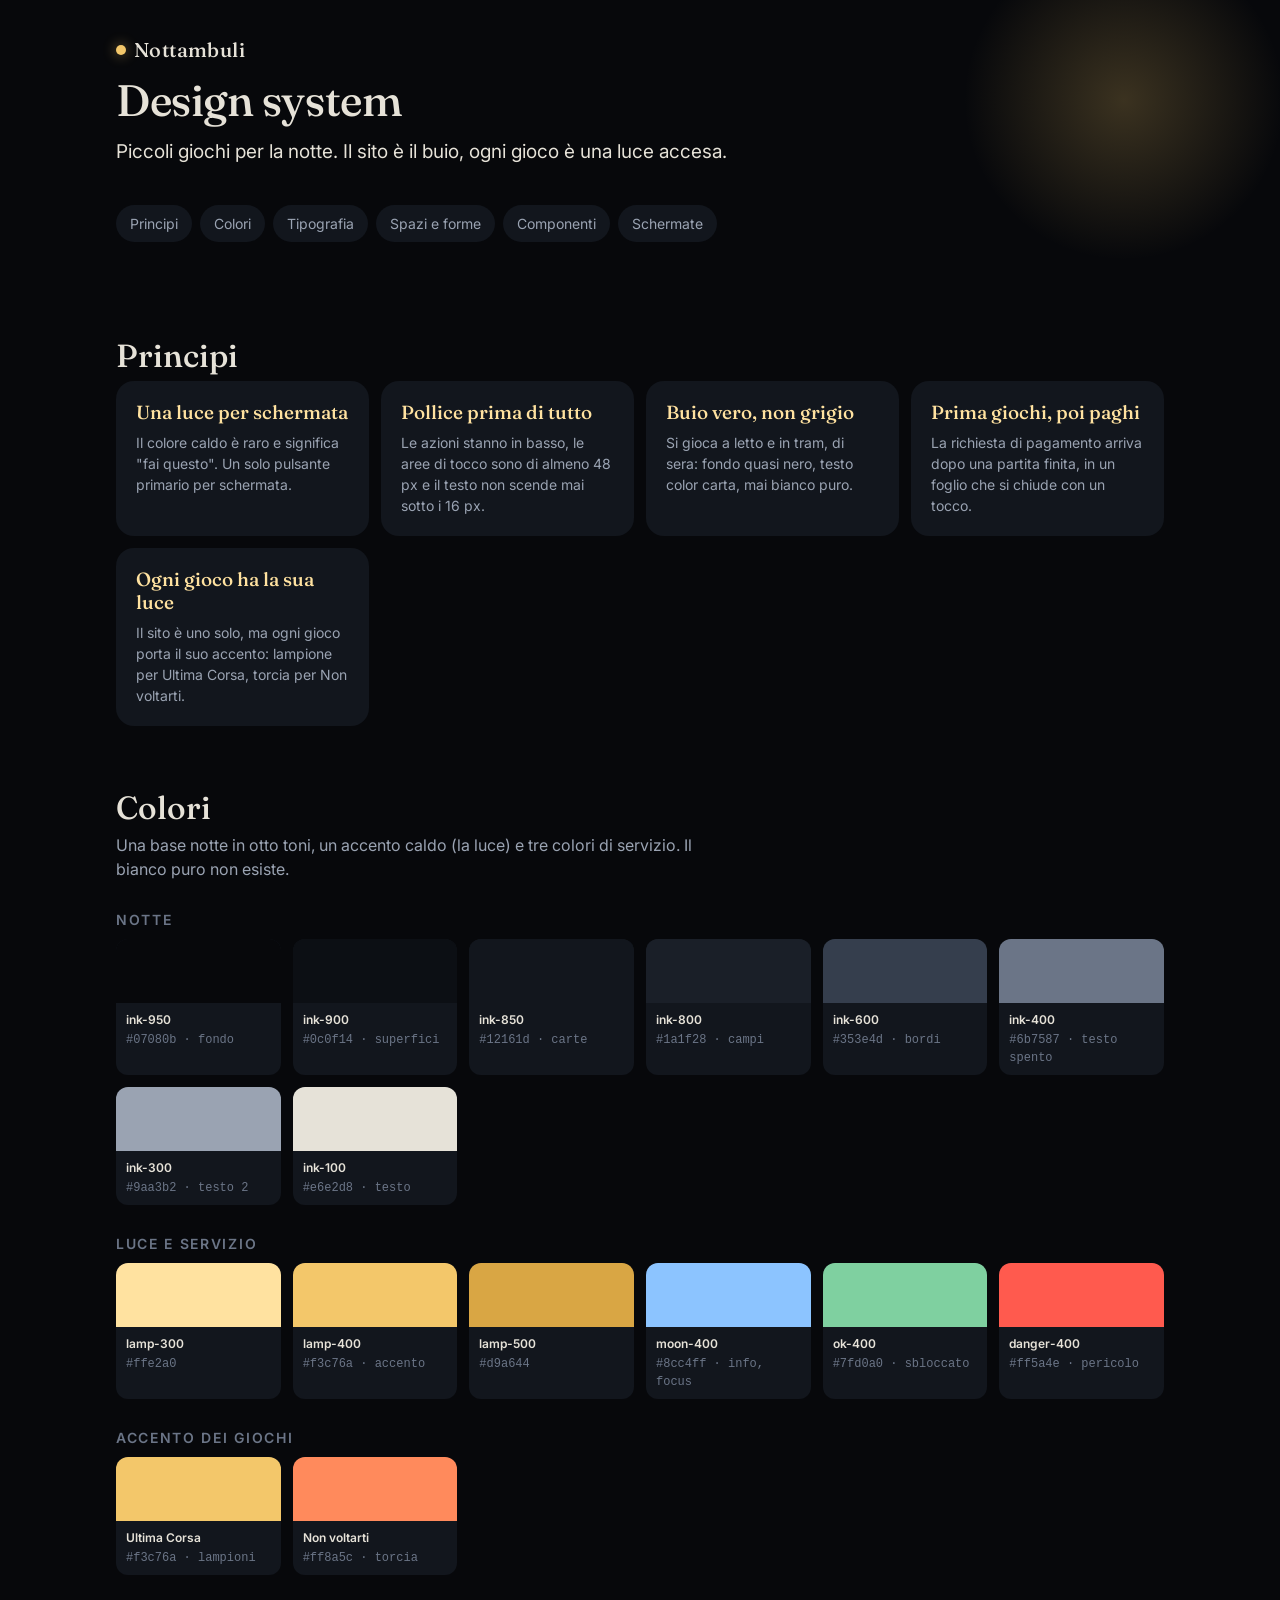
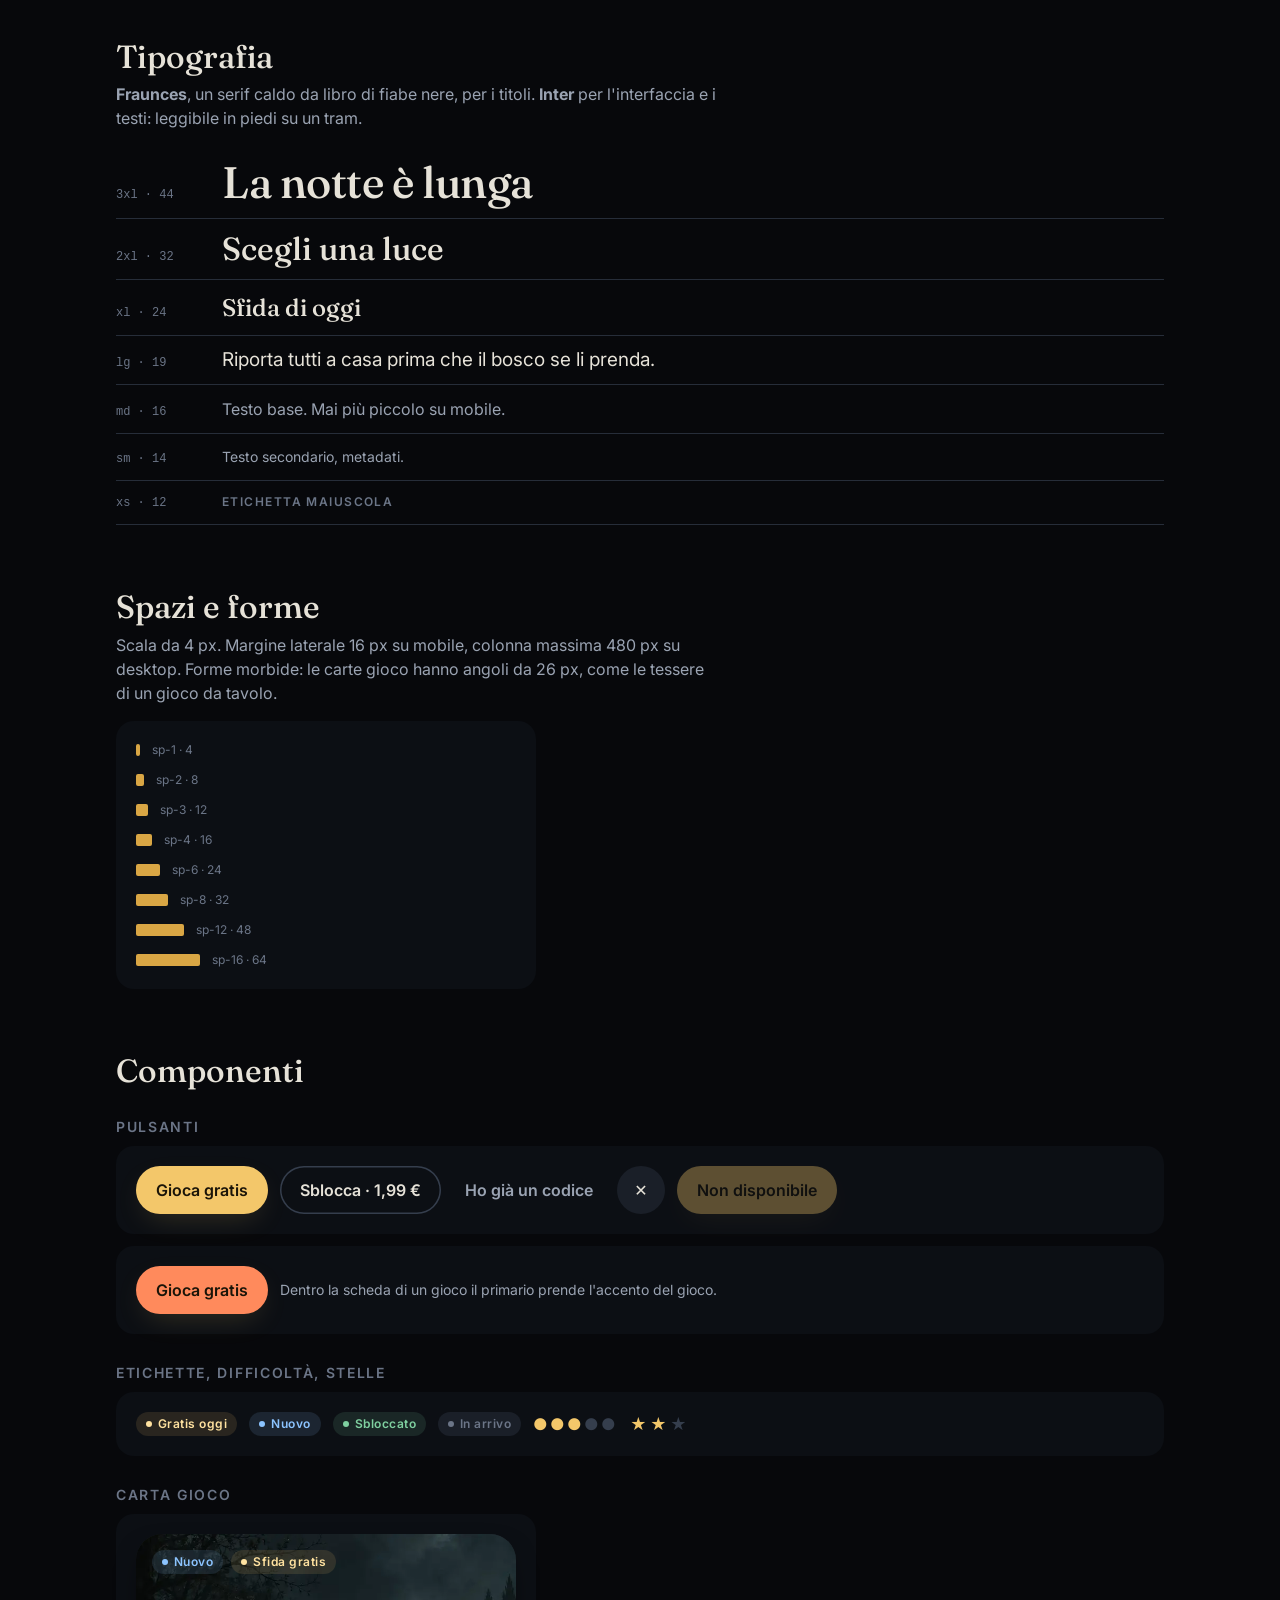
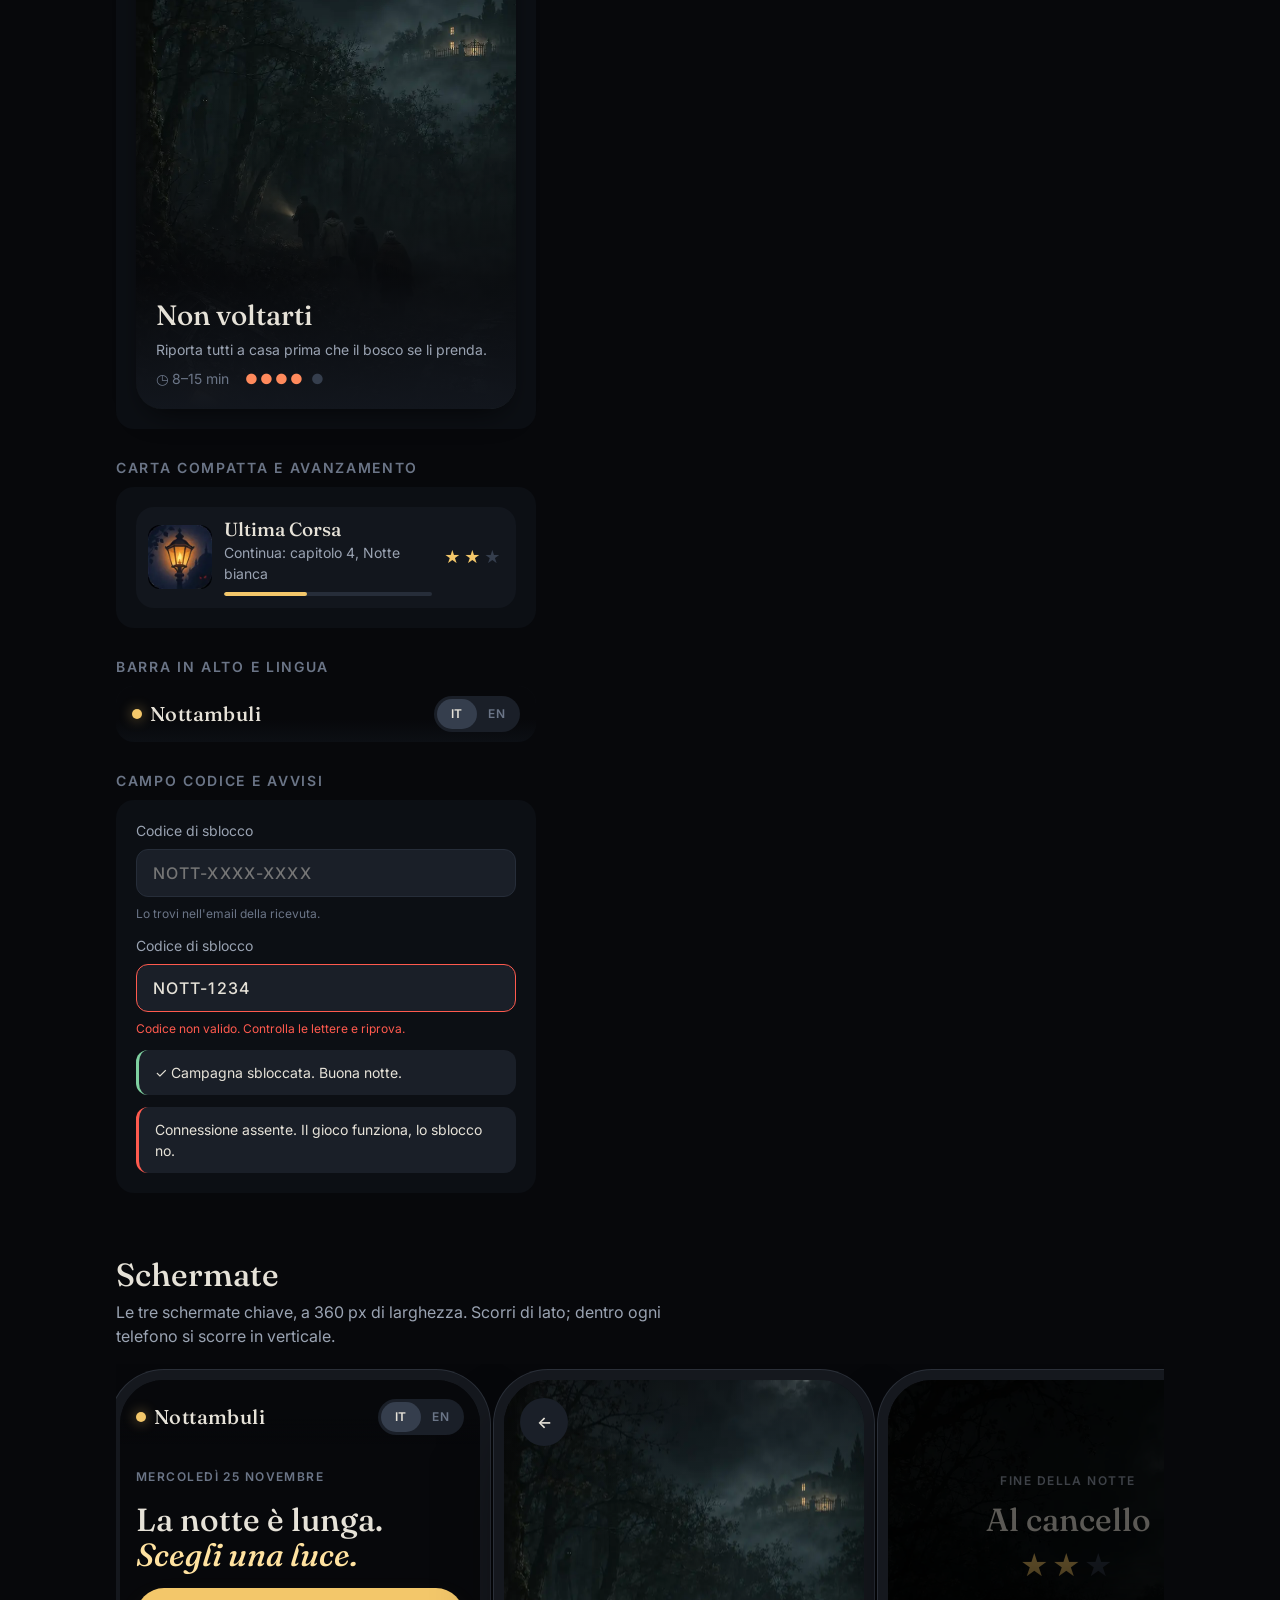
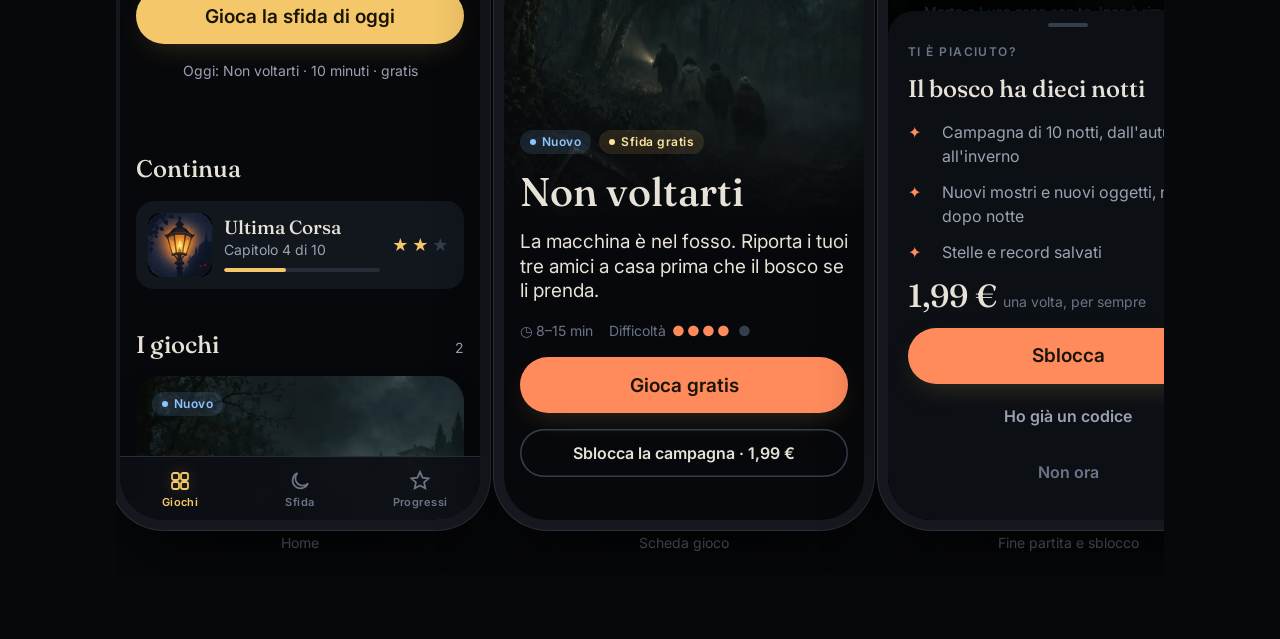
==== design-system/index.html @ 5288d469 "Design system e progettazione del sito Nottambuli Token, componenti, vetrina con schermate mobile, d" ====
<!DOCTYPE html>
<html lang="it">
<head>
<meta charset="utf-8">
<meta name="viewport" content="width=device-width,initial-scale=1,viewport-fit=cover">
<meta name="theme-color" content="#07080b">
<title>Nottambuli · Design system</title>
<link rel="preconnect" href="https://fonts.googleapis.com">
<link rel="preconnect" href="https://fonts.gstatic.com" crossorigin>
<link href="https://fonts.googleapis.com/css2?family=Fraunces:ital,opsz,wght@0,9..144,400;0,9..144,500;1,9..144,400&family=Inter:wght@400;600&display=swap" rel="stylesheet">
<link rel="stylesheet" href="tokens.css">
<link rel="stylesheet" href="components.css">
<style>
  /* Solo per questa pagina vetrina */
  .doc { max-width: 1080px; margin: 0 auto; padding: 0 var(--gutter) var(--sp-16); }
  .doc > h2 { font: 500 var(--fs-2xl)/1.1 var(--font-display); margin: var(--sp-16) 0 var(--sp-2); }
  .doc > h3 { font: 600 var(--fs-sm)/1 var(--font-ui); letter-spacing: var(--tracking-caps); text-transform: uppercase; color: var(--text-3); margin: var(--sp-8) 0 var(--sp-3); }
  .doc p.note { color: var(--text-2); max-width: 60ch; margin: 0 0 var(--sp-4); }
  .toc { display: flex; flex-wrap: wrap; gap: var(--sp-2); margin-top: var(--sp-6); }
  .toc a { font-size: var(--fs-sm); color: var(--text-2); text-decoration: none; padding: 8px 14px; border-radius: var(--r-pill); background: var(--card); }
  .grid { display: grid; gap: var(--sp-3); grid-template-columns: repeat(auto-fill, minmax(150px, 1fr)); }
  .swatch { border-radius: var(--r-md); overflow: hidden; background: var(--card); font-size: var(--fs-xs); }
  .swatch i { display: block; height: 64px; }
  .swatch div { padding: 8px 10px; display: grid; gap: 2px; }
  .swatch b { font-weight: 600; color: var(--text); }
  .swatch code { color: var(--text-3); }
  .typerow { display: grid; grid-template-columns: 90px 1fr; gap: var(--sp-4); align-items: baseline; padding: var(--sp-3) 0; border-bottom: 1px solid var(--ink-700); }
  .typerow code { color: var(--text-3); font-size: var(--fs-xs); }
  .spacebar { display: flex; align-items: center; gap: var(--sp-3); font-size: var(--fs-xs); color: var(--text-3); }
  .spacebar i { display: block; height: 12px; background: var(--lamp-500); border-radius: 2px; }
  .demo { background: var(--surface); border-radius: var(--r-lg); padding: var(--sp-5); display: flex; flex-wrap: wrap; gap: var(--sp-3); align-items: center; }
  .demo--col { display: grid; max-width: 420px; }
  .principles { display: grid; gap: var(--sp-3); grid-template-columns: repeat(auto-fill, minmax(240px, 1fr)); }
  .principle { background: var(--card); border-radius: var(--r-lg); padding: var(--sp-5); }
  .principle h4 { font: 500 var(--fs-lg)/1.2 var(--font-display); margin: 0 0 var(--sp-2); color: var(--lamp-300); }
  .principle p { margin: 0; color: var(--text-2); font-size: var(--fs-sm); }

  /* Telefoni */
  .phones { display: flex; gap: var(--sp-6); overflow-x: auto; padding: var(--sp-4) var(--sp-1) var(--sp-6); scroll-snap-type: x mandatory; }
  .phone-wrap { flex: 0 0 auto; scroll-snap-align: center; display: grid; gap: var(--sp-3); justify-items: center; }
  .phone-wrap > span { font-size: var(--fs-sm); color: var(--text-3); }
  .phone {
    position: relative; width: 360px; height: 740px; border-radius: 44px; overflow: hidden;
    background: var(--bg); box-shadow: 0 0 0 10px #15181e, 0 0 0 11px #2a2f38, 0 40px 80px -20px #000;
  }
  .phone__scroll { position: absolute; inset: 0; overflow-y: auto; scrollbar-width: none; }
  .phone__scroll::-webkit-scrollbar { display: none; }
  .phone .page { padding-bottom: calc(var(--nav-h) + var(--sp-6)); }
  .phone .tabbar, .phone .sheet, .phone .sheet-backdrop { position: absolute; }
  .phone .topbar { padding-top: 10px; height: 64px; }
  .phone .sheet { animation: none; }
</style>
</head>
<body>
<div class="doc">

  <header class="hero">
    <span class="logo"><span class="logo__dot"></span>Nottambuli</span>
    <h1 class="t-display">Design system</h1>
    <p class="t-lead">Piccoli giochi per la notte. Il sito è il buio, ogni gioco è una luce accesa.</p>
    <nav class="toc">
      <a href="#principi">Principi</a><a href="#colori">Colori</a><a href="#tipografia">Tipografia</a><a href="#spazi">Spazi e forme</a><a href="#componenti">Componenti</a><a href="#schermate">Schermate</a>
    </nav>
  </header>

  <!-- PRINCIPI -->
  <h2 id="principi">Principi</h2>
  <div class="principles">
    <div class="principle"><h4>Una luce per schermata</h4><p>Il colore caldo è raro e significa "fai questo". Un solo pulsante primario per schermata.</p></div>
    <div class="principle"><h4>Pollice prima di tutto</h4><p>Le azioni stanno in basso, le aree di tocco sono di almeno 48 px e il testo non scende mai sotto i 16 px.</p></div>
    <div class="principle"><h4>Buio vero, non grigio</h4><p>Si gioca a letto e in tram, di sera: fondo quasi nero, testo color carta, mai bianco puro.</p></div>
    <div class="principle"><h4>Prima giochi, poi paghi</h4><p>La richiesta di pagamento arriva dopo una partita finita, in un foglio che si chiude con un tocco.</p></div>
    <div class="principle"><h4>Ogni gioco ha la sua luce</h4><p>Il sito è uno solo, ma ogni gioco porta il suo accento: lampione per Ultima Corsa, torcia per Non voltarti.</p></div>
  </div>

  <!-- COLORI -->
  <h2 id="colori">Colori</h2>
  <p class="note">Una base notte in otto toni, un accento caldo (la luce) e tre colori di servizio. Il bianco puro non esiste.</p>
  <h3>Notte</h3>
  <div class="grid">
    <div class="swatch"><i style="background:var(--ink-950)"></i><div><b>ink-950</b><code>#07080b · fondo</code></div></div>
    <div class="swatch"><i style="background:var(--ink-900)"></i><div><b>ink-900</b><code>#0c0f14 · superfici</code></div></div>
    <div class="swatch"><i style="background:var(--ink-850)"></i><div><b>ink-850</b><code>#12161d · carte</code></div></div>
    <div class="swatch"><i style="background:var(--ink-800)"></i><div><b>ink-800</b><code>#1a1f28 · campi</code></div></div>
    <div class="swatch"><i style="background:var(--ink-600)"></i><div><b>ink-600</b><code>#353e4d · bordi</code></div></div>
    <div class="swatch"><i style="background:var(--ink-400)"></i><div><b>ink-400</b><code>#6b7587 · testo spento</code></div></div>
    <div class="swatch"><i style="background:var(--ink-300)"></i><div><b>ink-300</b><code>#9aa3b2 · testo 2</code></div></div>
    <div class="swatch"><i style="background:var(--ink-100)"></i><div><b>ink-100</b><code>#e6e2d8 · testo</code></div></div>
  </div>
  <h3>Luce e servizio</h3>
  <div class="grid">
    <div class="swatch"><i style="background:var(--lamp-300)"></i><div><b>lamp-300</b><code>#ffe2a0</code></div></div>
    <div class="swatch"><i style="background:var(--lamp-400)"></i><div><b>lamp-400</b><code>#f3c76a · accento</code></div></div>
    <div class="swatch"><i style="background:var(--lamp-500)"></i><div><b>lamp-500</b><code>#d9a644</code></div></div>
    <div class="swatch"><i style="background:var(--moon-400)"></i><div><b>moon-400</b><code>#8cc4ff · info, focus</code></div></div>
    <div class="swatch"><i style="background:var(--ok-400)"></i><div><b>ok-400</b><code>#7fd0a0 · sbloccato</code></div></div>
    <div class="swatch"><i style="background:var(--danger-400)"></i><div><b>danger-400</b><code>#ff5a4e · pericolo</code></div></div>
  </div>
  <h3>Accento dei giochi</h3>
  <div class="grid">
    <div class="swatch" data-game="ultima-corsa"><i style="background:var(--game-accent)"></i><div><b>Ultima Corsa</b><code>#f3c76a · lampioni</code></div></div>
    <div class="swatch" data-game="non-voltarti"><i style="background:var(--game-accent)"></i><div><b>Non voltarti</b><code>#ff8a5c · torcia</code></div></div>
  </div>

  <!-- TIPOGRAFIA -->
  <h2 id="tipografia">Tipografia</h2>
  <p class="note"><b>Fraunces</b>, un serif caldo da libro di fiabe nere, per i titoli. <b>Inter</b> per l'interfaccia e i testi: leggibile in piedi su un tram.</p>
  <div class="typerow"><code>3xl · 44</code><span class="t-display">La notte è lunga</span></div>
  <div class="typerow"><code>2xl · 32</code><span class="t-title">Scegli una luce</span></div>
  <div class="typerow"><code>xl · 24</code><span class="t-h2">Sfida di oggi</span></div>
  <div class="typerow"><code>lg · 19</code><span class="t-lead">Riporta tutti a casa prima che il bosco se li prenda.</span></div>
  <div class="typerow"><code>md · 16</code><span class="t-body">Testo base. Mai più piccolo su mobile.</span></div>
  <div class="typerow"><code>sm · 14</code><span class="t-small">Testo secondario, metadati.</span></div>
  <div class="typerow"><code>xs · 12</code><span class="t-caps">Etichetta maiuscola</span></div>

  <!-- SPAZI -->
  <h2 id="spazi">Spazi e forme</h2>
  <p class="note">Scala da 4 px. Margine laterale 16 px su mobile, colonna massima 480 px su desktop. Forme morbide: le carte gioco hanno angoli da 26 px, come le tessere di un gioco da tavolo.</p>
  <div class="demo demo--col">
    <div class="spacebar"><i style="width:4px"></i>sp-1 · 4</div>
    <div class="spacebar"><i style="width:8px"></i>sp-2 · 8</div>
    <div class="spacebar"><i style="width:12px"></i>sp-3 · 12</div>
    <div class="spacebar"><i style="width:16px"></i>sp-4 · 16</div>
    <div class="spacebar"><i style="width:24px"></i>sp-6 · 24</div>
    <div class="spacebar"><i style="width:32px"></i>sp-8 · 32</div>
    <div class="spacebar"><i style="width:48px"></i>sp-12 · 48</div>
    <div class="spacebar"><i style="width:64px"></i>sp-16 · 64</div>
  </div>

  <!-- COMPONENTI -->
  <h2 id="componenti">Componenti</h2>

  <h3>Pulsanti</h3>
  <div class="demo">
    <button class="btn btn--primary">Gioca gratis</button>
    <button class="btn btn--secondary">Sblocca · 1,99 €</button>
    <button class="btn btn--ghost">Ho già un codice</button>
    <button class="btn btn--icon" aria-label="Chiudi">✕</button>
    <button class="btn btn--primary" disabled>Non disponibile</button>
  </div>
  <div class="demo" data-game="non-voltarti" style="margin-top:var(--sp-3)">
    <button class="btn btn--primary">Gioca gratis</button>
    <span class="t-small">Dentro la scheda di un gioco il primario prende l'accento del gioco.</span>
  </div>

  <h3>Etichette, difficoltà, stelle</h3>
  <div class="demo">
    <span class="badge badge--free">Gratis oggi</span>
    <span class="badge badge--new">Nuovo</span>
    <span class="badge badge--unlocked">Sbloccato</span>
    <span class="badge badge--soon">In arrivo</span>
    <span class="moons" aria-label="Difficoltà 3 su 5">●●●<span class="off">●●</span></span>
    <span class="stars" aria-label="2 stelle su 3">★★<span class="off">★</span></span>
  </div>

  <h3>Carta gioco</h3>
  <div class="demo demo--col">
    <a class="game-card" data-game="non-voltarti" href="#">
      <img class="game-card__art" src="../assets/games/non-voltarti/cover.webp" alt="">
      <div class="game-card__shade"></div>
      <div class="game-card__top"><span class="badge badge--new">Nuovo</span><span class="badge badge--free">Sfida gratis</span></div>
      <div class="game-card__body">
        <h3 class="game-card__title">Non voltarti</h3>
        <p class="game-card__hook">Riporta tutti a casa prima che il bosco se li prenda.</p>
        <div class="meta"><span>◷ 8–15 min</span><span class="moons">●●●●<span class="off">●</span></span></div>
      </div>
    </a>
  </div>

  <h3>Carta compatta e avanzamento</h3>
  <div class="demo demo--col">
    <a class="row-card" data-game="ultima-corsa" href="#">
      <img src="../assets/games/ultima-corsa/icon.webp" alt="">
      <div><p class="row-card__title">Ultima Corsa</p><div class="t-small">Continua: capitolo 4, Notte bianca</div><div class="progress" style="margin-top:8px"><i style="width:40%"></i></div></div>
      <span class="stars">★★<span class="off">★</span></span>
    </a>
  </div>

  <h3>Barra in alto e lingua</h3>
  <div class="demo demo--col" style="padding:0;overflow:hidden">
    <div class="topbar" style="position:relative">
      <span class="logo"><span class="logo__dot"></span>Nottambuli</span>
      <div class="lang" role="group" aria-label="Lingua"><button aria-pressed="true">IT</button><button aria-pressed="false">EN</button></div>
    </div>
  </div>

  <h3>Campo codice e avvisi</h3>
  <div class="demo demo--col">
    <div class="field"><label for="c1">Codice di sblocco</label><input id="c1" class="input" placeholder="NOTT-XXXX-XXXX"><span class="field__hint">Lo trovi nell'email della ricevuta.</span></div>
    <div class="field"><label for="c2">Codice di sblocco</label><input id="c2" class="input input--error" value="NOTT-1234"><span class="field__error">Codice non valido. Controlla le lettere e riprova.</span></div>
    <div class="toast">✓ Campagna sbloccata. Buona notte.</div>
    <div class="toast toast--danger">Connessione assente. Il gioco funziona, lo sblocco no.</div>
  </div>

  <!-- SCHERMATE -->
  <h2 id="schermate">Schermate</h2>
  <p class="note">Le tre schermate chiave, a 360 px di larghezza. Scorri di lato; dentro ogni telefono si scorre in verticale.</p>

  <div class="phones">

    <!-- HOME -->
    <div class="phone-wrap"><div class="phone"><div class="phone__scroll">
      <div class="topbar">
        <span class="logo"><span class="logo__dot"></span>Nottambuli</span>
        <div class="lang"><button aria-pressed="true">IT</button><button aria-pressed="false">EN</button></div>
      </div>
      <main class="page">
        <section class="hero" style="padding-top:var(--sp-6)">
          <span class="t-caps">Mercoledì 25 novembre</span>
          <h1 class="t-title">La notte è lunga.<br><span class="t-italic" style="color:var(--lamp-300)">Scegli una luce.</span></h1>
          <a class="btn btn--primary btn--lg btn--block" href="#">Gioca la sfida di oggi</a>
          <span class="t-small" style="text-align:center">Oggi: Non voltarti · 10 minuti · gratis</span>
        </section>
        <section class="section">
          <div class="section__head"><h2 class="t-h2">Continua</h2></div>
          <a class="row-card" data-game="ultima-corsa" href="#">
            <img src="../assets/games/ultima-corsa/icon.webp" alt="">
            <div><p class="row-card__title">Ultima Corsa</p><div class="t-small">Capitolo 4 di 10</div><div class="progress" style="margin-top:8px"><i style="width:40%"></i></div></div>
            <span class="stars">★★<span class="off">★</span></span>
          </a>
        </section>
        <section class="section">
          <div class="section__head"><h2 class="t-h2">I giochi</h2><span class="t-small">2</span></div>
          <a class="game-card" data-game="non-voltarti" href="#">
            <img class="game-card__art" src="../assets/games/non-voltarti/cover.webp" alt="">
            <div class="game-card__shade"></div>
            <div class="game-card__top"><span class="badge badge--new">Nuovo</span></div>
            <div class="game-card__body">
              <h3 class="game-card__title">Non voltarti</h3>
              <p class="game-card__hook">Riporta tutti a casa prima che il bosco se li prenda.</p>
              <div class="meta"><span>◷ 8–15 min</span><span class="moons">●●●●<span class="off">●</span></span></div>
            </div>
          </a>
          <a class="game-card" data-game="ultima-corsa" href="#">
            <img class="game-card__art" src="../assets/games/ultima-corsa/cover.webp" alt="">
            <div class="game-card__shade"></div>
            <div class="game-card__top"><span class="badge badge--unlocked">Sbloccato</span></div>
            <div class="game-card__body">
              <h3 class="game-card__title">Ultima Corsa</h3>
              <p class="game-card__hook">Accendi i lampioni, porta la gente al tram prima dei vampiri.</p>
              <div class="meta"><span>◷ 5–10 min</span><span class="moons">●●●<span class="off">●●</span></span></div>
            </div>
          </a>
          <div class="game-card game-card--soon" style="aspect-ratio:4/2;display:grid;place-items:center;text-align:center">
            <div><span class="badge badge--soon">In arrivo</span><p class="t-h2" style="margin-top:10px">Contrabbando</p></div>
          </div>
        </section>
      </main>
      <nav class="tabbar">
        <a href="#" aria-current="page"><svg viewBox="0 0 24 24" fill="none" stroke="currentColor" stroke-width="1.8"><rect x="4" y="4" width="7" height="7" rx="2"/><rect x="13" y="4" width="7" height="7" rx="2"/><rect x="4" y="13" width="7" height="7" rx="2"/><rect x="13" y="13" width="7" height="7" rx="2"/></svg>Giochi</a>
        <a href="#"><svg viewBox="0 0 24 24" fill="none" stroke="currentColor" stroke-width="1.8"><path d="M20 14.5A8 8 0 1 1 9.5 4a6.5 6.5 0 0 0 10.5 10.5z"/></svg>Sfida</a>
        <a href="#"><svg viewBox="0 0 24 24" fill="none" stroke="currentColor" stroke-width="1.8"><path d="M12 3l2.6 5.6 6 .7-4.5 4.1 1.2 6L12 16.5 6.7 19.4l1.2-6L3.4 9.3l6-.7z"/></svg>Progressi</a>
      </nav>
    </div></div><span>Home</span></div>

    <!-- SCHEDA GIOCO -->
    <div class="phone-wrap"><div class="phone" data-game="non-voltarti"><div class="phone__scroll">
      <div style="position:relative">
        <img src="../assets/games/non-voltarti/key.webp" alt="" style="width:100%;height:440px;object-fit:cover;object-position:center 35%">
        <div style="position:absolute;inset:0;background:linear-gradient(180deg,rgba(7,8,11,.5),rgba(7,8,11,0) 25%,rgba(7,8,11,0) 55%,var(--bg))"></div>
        <button class="btn btn--icon" style="position:absolute;top:18px;left:16px" aria-label="Indietro">←</button>
      </div>
      <main class="page" style="margin-top:-90px;position:relative">
        <div class="stack">
          <div style="display:flex;gap:8px"><span class="badge badge--new">Nuovo</span><span class="badge badge--free">Sfida gratis</span></div>
          <h1 class="t-title" style="font-size:40px">Non voltarti</h1>
          <p class="t-lead">La macchina è nel fosso. Riporta i tuoi tre amici a casa prima che il bosco se li prenda.</p>
          <div class="meta"><span>◷ 8–15 min</span><span>Difficoltà <span class="moons">●●●●<span class="off">●</span></span></span></div>
          <a class="btn btn--primary btn--lg btn--block" href="#">Gioca gratis</a>
          <a class="btn btn--secondary btn--block" href="#">Sblocca la campagna · 1,99 €</a>
        </div>
        <section class="section">
          <h2 class="t-h2">Come si gioca</h2>
          <ul class="checklist" style="margin:0">
            <li>Muoviti di una casella in silenzio, di due correndo.</li>
            <li>Punta la torcia: chi illumini si fa coraggio, i mostri si fermano.</li>
            <li>Arriva al cancello con più amici possibile.</li>
          </ul>
        </section>
        <section class="section">
          <h2 class="t-h2">Le tue notti</h2>
          <div class="row-card" style="grid-template-columns:1fr auto"><div><p class="row-card__title">Miglior risultato</p><div class="t-small">2 amici salvi su 3</div></div><span class="stars">★★<span class="off">★</span></span></div>
        </section>
      </main>
    </div></div><span>Scheda gioco</span></div>

    <!-- SBLOCCA -->
    <div class="phone-wrap"><div class="phone" data-game="non-voltarti"><div class="phone__scroll">
      <img src="../assets/games/non-voltarti/key.webp" alt="" style="width:100%;height:100%;object-fit:cover;filter:brightness(.45)">
      <div style="position:absolute;top:80px;left:0;right:0;text-align:center;padding:0 24px">
        <p class="t-caps" style="color:var(--text-2)">Fine della notte</p>
        <p class="t-title">Al cancello</p>
        <p class="stars" style="font-size:28px;margin:8px 0">★★<span class="off">★</span></p>
        <p class="t-small">Marta e Luca sono con te. Ines è rimasta nel bosco.</p>
      </div>
    </div>
      <div class="sheet-backdrop"></div>
      <div class="sheet" role="dialog" aria-label="Sblocca la campagna">
        <div class="sheet__grip"></div>
        <p class="t-caps">Ti è piaciuto?</p>
        <h2 class="t-h2" style="margin-top:6px">Il bosco ha dieci notti</h2>
        <ul class="checklist">
          <li>Campagna di 10 notti, dall'autunno all'inverno</li>
          <li>Nuovi mostri e nuovi oggetti, notte dopo notte</li>
          <li>Stelle e record salvati</li>
        </ul>
        <div style="display:flex;align-items:baseline;justify-content:space-between;margin-bottom:var(--sp-4)"><span class="price">1,99 €<small>una volta, per sempre</small></span></div>
        <div class="stack" style="gap:var(--sp-2)">
          <a class="btn btn--primary btn--lg btn--block" href="#">Sblocca</a>
          <a class="btn btn--ghost btn--block" href="#">Ho già un codice</a>
          <a class="btn btn--ghost btn--block" href="#" style="color:var(--text-3)">Non ora</a>
        </div>
      </div>
    </div><span>Fine partita e sblocco</span></div>

  </div>
</div>
</body>
</html>
---- design-system/tokens.css ----
/* Nottambuli · design tokens
   Un solo tema: notte. Ogni gioco porta il suo accento (--game-accent). */

:root {
  --brand-name: "Nottambuli";

  /* ---------- Colori: base notte ---------- */
  --ink-950: #07080b;   /* fondo pagina */
  --ink-900: #0c0f14;   /* superfici */
  --ink-850: #12161d;   /* carte */
  --ink-800: #1a1f28;   /* carte sollevate, input */
  --ink-700: #262d39;   /* bordi forti */
  --ink-600: #353e4d;   /* bordi */
  --ink-400: #6b7587;   /* testo spento */
  --ink-300: #9aa3b2;   /* testo secondario */
  --ink-100: #e6e2d8;   /* testo principale: bianco carta, mai #fff */
  --ink-50:  #f6f2e8;

  /* ---------- La luce: accento del marchio ---------- */
  --lamp-300: #ffe2a0;
  --lamp-400: #f3c76a;  /* accento principale */
  --lamp-500: #d9a644;
  --lamp-glow: rgba(243, 199, 106, .22);

  /* ---------- Semantici ---------- */
  --moon-400: #8cc4ff;  /* informazione, "tu", selezione */
  --danger-400: #ff5a4e;/* pericolo, errori */
  --ok-400: #7fd0a0;    /* sblocco riuscito */

  /* ---------- Ruoli ---------- */
  --bg: var(--ink-950);
  --surface: var(--ink-900);
  --card: var(--ink-850);
  --card-raised: var(--ink-800);
  --border: var(--ink-700);
  --text: var(--ink-100);
  --text-2: var(--ink-300);
  --text-3: var(--ink-400);
  --accent: var(--lamp-400);
  --accent-ink: #1a1408;          /* testo sopra l'accento */
  --focus: var(--moon-400);

  /* Accento per gioco: lo imposta la scheda del gioco */
  --game-accent: var(--accent);

  /* ---------- Tipografia ---------- */
  --font-display: "Fraunces", "Iowan Old Style", "Palatino Linotype", Georgia, serif;
  --font-ui: "Inter", system-ui, -apple-system, "Segoe UI", Roboto, sans-serif;

  --fs-xs: 12px;   /* etichette, metadati */
  --fs-sm: 14px;   /* testo secondario */
  --fs-md: 16px;   /* testo base: mai sotto su mobile */
  --fs-lg: 19px;   /* paragrafi d'apertura */
  --fs-xl: 24px;   /* titoli di sezione */
  --fs-2xl: 32px;  /* titoli di pagina */
  --fs-3xl: 44px;  /* copertina */

  --lh-tight: 1.1;
  --lh-snug: 1.3;
  --lh-body: 1.5;

  --tracking-caps: .12em;

  /* ---------- Spazi (scala da 4) ---------- */
  --sp-1: 4px;
  --sp-2: 8px;
  --sp-3: 12px;
  --sp-4: 16px;
  --sp-5: 20px;
  --sp-6: 24px;
  --sp-8: 32px;
  --sp-10: 40px;
  --sp-12: 48px;
  --sp-16: 64px;

  --gutter: var(--sp-4);          /* margine laterale mobile */
  --col-max: 480px;               /* colonna su desktop */
  --tap: 48px;                    /* area di tocco minima */
  --nav-h: 64px;                  /* barra in basso */

  /* ---------- Forme ---------- */
  --r-sm: 8px;
  --r-md: 12px;
  --r-lg: 18px;
  --r-xl: 26px;
  --r-pill: 999px;

  /* ---------- Ombre e luci ---------- */
  --shadow-card: 0 1px 0 rgba(255,255,255,.04) inset, 0 12px 30px -12px rgba(0,0,0,.8);
  --shadow-sheet: 0 -20px 60px rgba(0,0,0,.7);
  --glow-accent: 0 0 0 1px var(--lamp-500), 0 8px 30px -6px var(--lamp-glow);

  /* ---------- Movimento ---------- */
  --ease-out: cubic-bezier(.2, .8, .2, 1);
  --dur-fast: 120ms;
  --dur-med: 220ms;
  --dur-slow: 420ms;
}

@media (prefers-reduced-motion: reduce) {
  :root { --dur-fast: 0ms; --dur-med: 0ms; --dur-slow: 0ms; }
}

/* Accenti dei giochi attuali */
[data-game="ultima-corsa"] { --game-accent: #f3c76a; }   /* lampioni */
[data-game="non-voltarti"] { --game-accent: #ff8a5c; }   /* torcia e bengala */
---- design-system/components.css ----
/* Nottambuli · componenti
   Richiede tokens.css. Classi brevi e piatte, nessun framework. */

/* ---------- Base ---------- */
*, *::before, *::after { box-sizing: border-box; }
html { -webkit-text-size-adjust: 100%; }
body {
  margin: 0;
  background: var(--bg);
  color: var(--text);
  font: 400 var(--fs-md)/var(--lh-body) var(--font-ui);
  -webkit-font-smoothing: antialiased;
  -webkit-tap-highlight-color: transparent;
}
img { max-width: 100%; display: block; }
a { color: inherit; }
:focus-visible { outline: 2px solid var(--focus); outline-offset: 3px; border-radius: var(--r-sm); }

.page { max-width: var(--col-max); margin: 0 auto; padding: 0 var(--gutter) calc(var(--nav-h) + var(--sp-8)); }

/* ---------- Tipografia ---------- */
.t-display { font: 500 var(--fs-3xl)/var(--lh-tight) var(--font-display); letter-spacing: -.01em; margin: 0; }
.t-title   { font: 500 var(--fs-2xl)/var(--lh-tight) var(--font-display); margin: 0; }
.t-h2      { font: 500 var(--fs-xl)/var(--lh-snug) var(--font-display); margin: 0; }
.t-lead    { font-size: var(--fs-lg); line-height: var(--lh-snug); color: var(--text); margin: 0; }
.t-body    { font-size: var(--fs-md); color: var(--text-2); margin: 0; }
.t-small   { font-size: var(--fs-sm); color: var(--text-2); }
.t-caps    { font-size: var(--fs-xs); letter-spacing: var(--tracking-caps); text-transform: uppercase; color: var(--text-3); font-weight: 600; }
.t-italic  { font-family: var(--font-display); font-style: italic; }

/* ---------- Pulsanti ---------- */
.btn {
  appearance: none; border: 0; cursor: pointer;
  min-height: var(--tap); padding: 0 var(--sp-5);
  display: inline-flex; align-items: center; justify-content: center; gap: var(--sp-2);
  font: 600 var(--fs-md)/1 var(--font-ui); text-decoration: none;
  border-radius: var(--r-pill);
  transition: transform var(--dur-fast) var(--ease-out), background var(--dur-med), box-shadow var(--dur-med);
}
.btn:active { transform: scale(.97); }
.btn--block { width: 100%; }
.btn--lg { min-height: 56px; font-size: var(--fs-lg); }

/* Primario: la luce accesa. Uno solo per schermata. */
.btn--primary { background: var(--game-accent); color: var(--accent-ink); box-shadow: 0 10px 30px -10px var(--lamp-glow); }
.btn--primary:hover { filter: brightness(1.06); }

/* Secondario: contorno caldo */
.btn--secondary { background: transparent; color: var(--text); box-shadow: inset 0 0 0 1.5px var(--ink-600); }
.btn--secondary:hover { box-shadow: inset 0 0 0 1.5px var(--game-accent); }

/* Discreto: azioni di contorno */
.btn--ghost { background: transparent; color: var(--text-2); padding: 0 var(--sp-3); }

.btn--icon { width: var(--tap); padding: 0; border-radius: 50%; background: var(--card-raised); color: var(--text); }

.btn[disabled] { opacity: .35; pointer-events: none; }

/* ---------- Etichette di stato ---------- */
.badge {
  display: inline-flex; align-items: center; gap: 6px;
  height: 24px; padding: 0 10px; border-radius: var(--r-pill);
  font: 600 var(--fs-xs)/1 var(--font-ui); letter-spacing: .04em;
  background: var(--card-raised); color: var(--text-2);
}
.badge::before { content: ""; width: 6px; height: 6px; border-radius: 50%; background: currentColor; }
.badge--free     { color: var(--lamp-300); background: rgba(243,199,106,.12); }
.badge--new      { color: var(--moon-400); background: rgba(140,196,255,.12); }
.badge--unlocked { color: var(--ok-400);   background: rgba(127,208,160,.12); }
.badge--soon     { color: var(--text-3); }

/* ---------- Metadati gioco ---------- */
.meta { display: flex; gap: var(--sp-4); color: var(--text-3); font-size: var(--fs-sm); }
.meta span { display: inline-flex; align-items: center; gap: 6px; }

/* Difficoltà: lune piene/vuote, non solo colore */
.moons { letter-spacing: 2px; color: var(--game-accent); }
.moons .off { color: var(--ink-600); }

/* Stelle (risultati di capitolo) */
.stars { color: var(--lamp-400); letter-spacing: 3px; font-size: var(--fs-md); }
.stars .off { color: var(--ink-600); }

/* ---------- Carta gioco ---------- */
.game-card {
  position: relative; display: block; text-decoration: none;
  border-radius: var(--r-xl); overflow: hidden;
  background: var(--card); box-shadow: var(--shadow-card);
  isolation: isolate;
}
.game-card__art { aspect-ratio: 4 / 5; width: 100%; object-fit: cover; }
.game-card__shade {
  position: absolute; inset: 0; z-index: 1;
  background: linear-gradient(180deg, rgba(7,8,11,0) 35%, rgba(7,8,11,.85) 72%, var(--card) 100%);
}
.game-card__body { position: absolute; left: 0; right: 0; bottom: 0; z-index: 2; padding: var(--sp-5); display: grid; gap: var(--sp-2); }
.game-card__top { position: absolute; top: var(--sp-4); left: var(--sp-4); z-index: 2; display: flex; gap: var(--sp-2); }
.game-card__title { font: 500 28px/1.05 var(--font-display); margin: 0; }
.game-card__hook { color: var(--text-2); font-size: var(--fs-sm); margin: 0; }
.game-card:active { transform: scale(.99); }
.game-card--soon { filter: grayscale(.9) brightness(.7); }
.game-card__glow { position: absolute; inset: auto -20% -40% -20%; height: 60%; z-index: 0; background: radial-gradient(closest-side, var(--game-accent), transparent); opacity: .18; }

/* Carta compatta (liste, "continua") */
.row-card {
  display: grid; grid-template-columns: 64px 1fr auto; align-items: center; gap: var(--sp-3);
  padding: var(--sp-3); border-radius: var(--r-lg); background: var(--card); text-decoration: none;
  min-height: 88px;
}
.row-card img { width: 64px; height: 64px; border-radius: var(--r-md); object-fit: cover; }
.row-card__title { font: 500 var(--fs-lg)/1.1 var(--font-display); margin: 0 0 2px; }

/* ---------- Barra di avanzamento ---------- */
.progress { height: 4px; border-radius: 2px; background: var(--ink-700); overflow: hidden; }
.progress > i { display: block; height: 100%; background: var(--game-accent); border-radius: 2px; }

/* ---------- Barra in alto ---------- */
.topbar {
  position: sticky; top: 0; z-index: 10;
  display: flex; align-items: center; justify-content: space-between;
  height: 56px; padding: 0 var(--gutter);
  background: linear-gradient(var(--bg) 60%, rgba(7,8,11,0));
}
.logo { font: 500 20px/1 var(--font-display); letter-spacing: .02em; display: inline-flex; align-items: center; gap: 8px; text-decoration: none; }
.logo__dot { width: 10px; height: 10px; border-radius: 50%; background: var(--lamp-400); box-shadow: 0 0 12px 3px var(--lamp-glow); }

/* Selettore lingua */
.lang { display: inline-flex; padding: 3px; border-radius: var(--r-pill); background: var(--card-raised); }
.lang button { appearance: none; border: 0; background: none; color: var(--text-3); font: 600 var(--fs-xs)/1 var(--font-ui); letter-spacing: .08em; min-width: 40px; height: 30px; border-radius: var(--r-pill); cursor: pointer; }
.lang button[aria-pressed="true"] { background: var(--ink-600); color: var(--text); }

/* ---------- Barra in basso ---------- */
.tabbar {
  position: fixed; left: 0; right: 0; bottom: 0; z-index: 20;
  height: calc(var(--nav-h) + env(safe-area-inset-bottom)); padding-bottom: env(safe-area-inset-bottom);
  display: grid; grid-template-columns: repeat(3, 1fr);
  background: rgba(12,15,20,.92); backdrop-filter: blur(12px); -webkit-backdrop-filter: blur(12px);
  border-top: 1px solid var(--ink-700);
}
.tabbar a { display: grid; place-items: center; align-content: center; gap: 4px; text-decoration: none; color: var(--text-3); font: 600 11px/1 var(--font-ui); letter-spacing: .04em; }
.tabbar a svg { width: 24px; height: 24px; }
.tabbar a[aria-current="page"] { color: var(--accent); }
.tabbar a[aria-current="page"] svg { filter: drop-shadow(0 0 8px var(--lamp-glow)); }

/* ---------- Foglio dal basso (sblocca, conferme) ---------- */
.sheet-backdrop { position: fixed; inset: 0; background: rgba(0,0,0,.6); z-index: 40; }
.sheet {
  position: fixed; left: 0; right: 0; bottom: 0; z-index: 41;
  max-width: var(--col-max); margin: 0 auto;
  background: var(--surface); border-radius: var(--r-xl) var(--r-xl) 0 0;
  padding: var(--sp-3) var(--sp-5) calc(var(--sp-6) + env(safe-area-inset-bottom));
  box-shadow: var(--shadow-sheet);
  animation: sheet-in var(--dur-slow) var(--ease-out);
}
.sheet__grip { width: 40px; height: 4px; border-radius: 2px; background: var(--ink-600); margin: 0 auto var(--sp-4); }
@keyframes sheet-in { from { transform: translateY(100%); } }

.checklist { list-style: none; padding: 0; margin: var(--sp-4) 0; display: grid; gap: var(--sp-3); }
.checklist li { display: grid; grid-template-columns: 22px 1fr; gap: var(--sp-3); color: var(--text-2); }
.checklist li::before { content: "✦"; color: var(--game-accent); }

.price { font: 500 var(--fs-2xl)/1 var(--font-display); }
.price small { font: 400 var(--fs-sm) var(--font-ui); color: var(--text-3); margin-left: 6px; }

/* ---------- Campi ---------- */
.field { display: grid; gap: var(--sp-2); }
.field label { font-size: var(--fs-sm); color: var(--text-2); }
.input {
  height: var(--tap); padding: 0 var(--sp-4); border-radius: var(--r-md);
  background: var(--card-raised); border: 1.5px solid var(--ink-700); color: var(--text);
  font: 500 var(--fs-md) var(--font-ui); letter-spacing: .08em;
}
.input:focus { outline: none; border-color: var(--focus); }
.input--error { border-color: var(--danger-400); }
.field__hint { font-size: var(--fs-xs); color: var(--text-3); }
.field__error { font-size: var(--fs-xs); color: var(--danger-400); }

/* ---------- Avvisi ---------- */
.toast {
  display: flex; align-items: center; gap: var(--sp-3);
  padding: var(--sp-3) var(--sp-4); border-radius: var(--r-md);
  background: var(--card-raised); border-left: 3px solid var(--ok-400); font-size: var(--fs-sm);
}
.toast--danger { border-left-color: var(--danger-400); }

/* ---------- Sezioni ---------- */
.section { margin-top: var(--sp-10); display: grid; gap: var(--sp-4); }
.section__head { display: flex; align-items: baseline; justify-content: space-between; }
.stack { display: grid; gap: var(--sp-4); }
.divider { height: 1px; background: var(--ink-700); border: 0; margin: var(--sp-6) 0; }

/* Copertina della home: la luce che si accende */
.hero { position: relative; padding: var(--sp-10) 0 var(--sp-8); display: grid; gap: var(--sp-4); }
.hero::before {
  content: ""; position: absolute; z-index: -1; width: 320px; height: 320px; top: -60px; right: -120px;
  background: radial-gradient(closest-side, var(--lamp-glow), transparent);
}
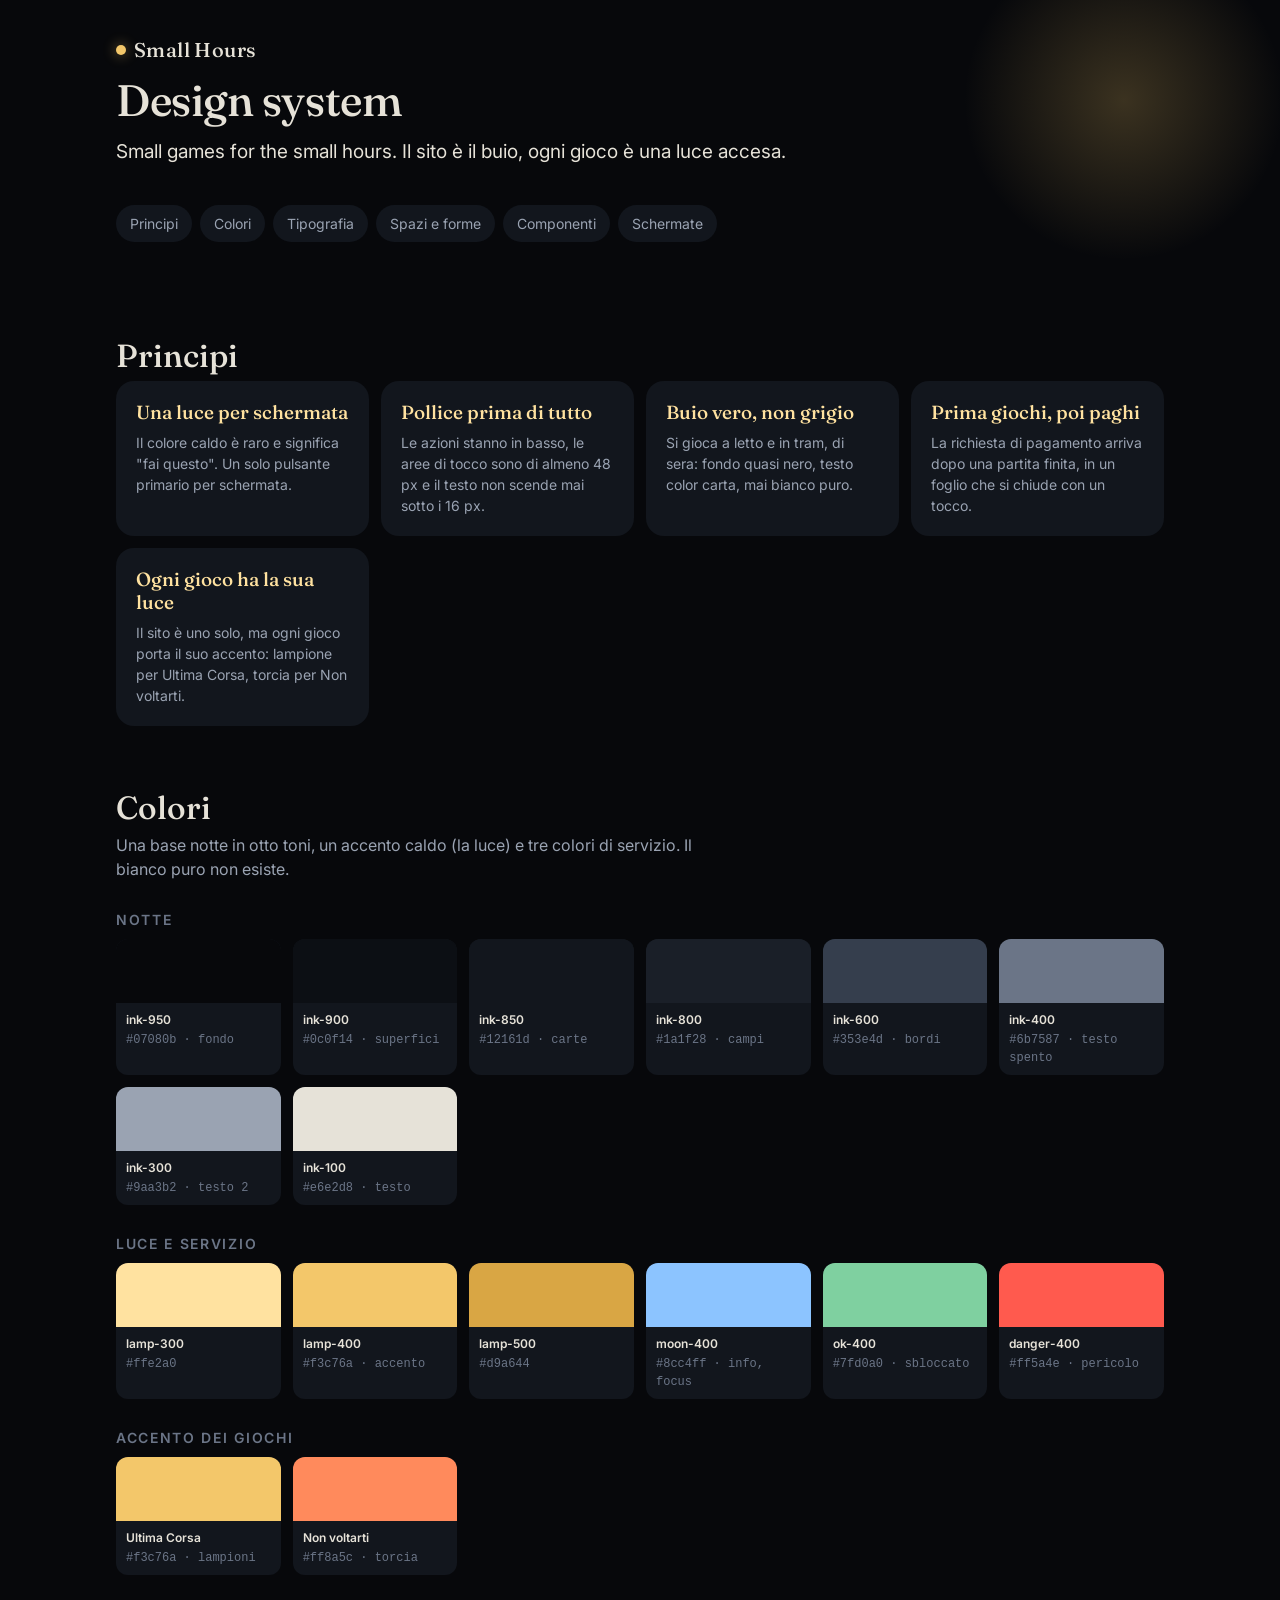
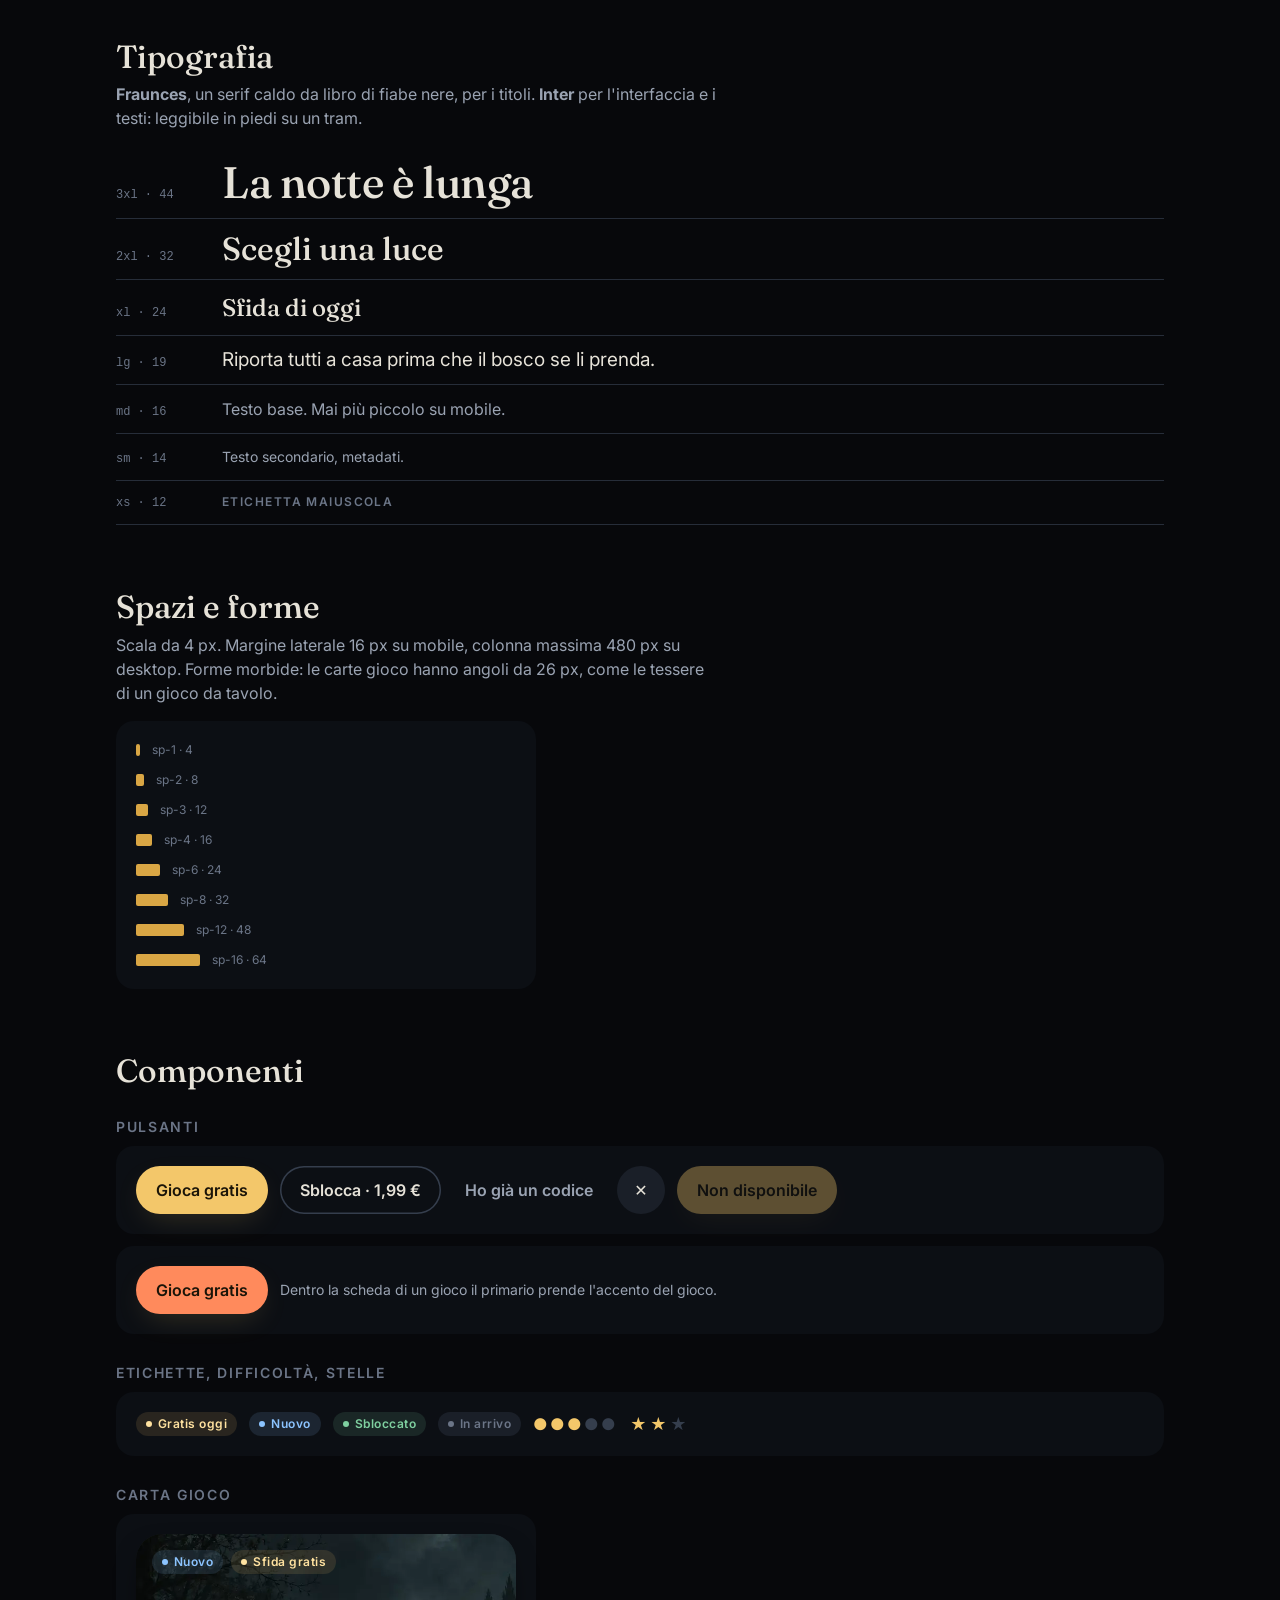
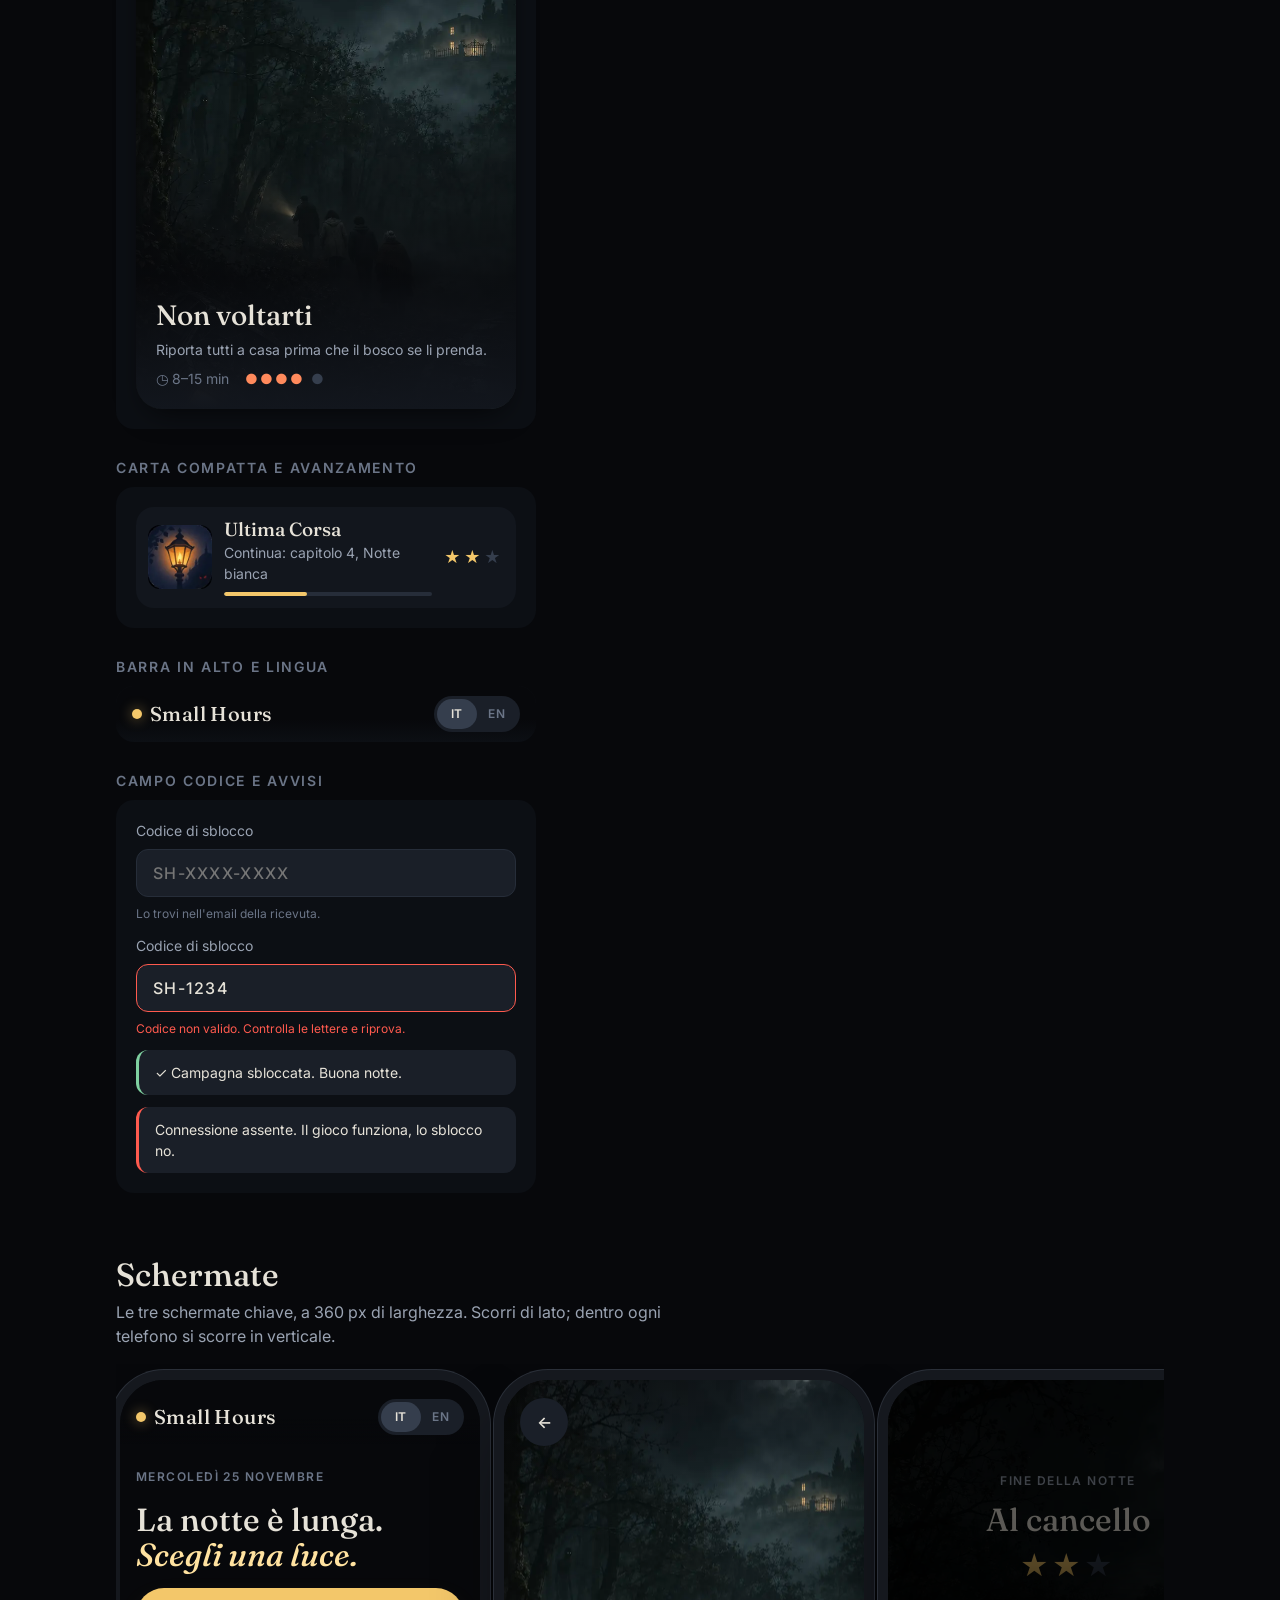
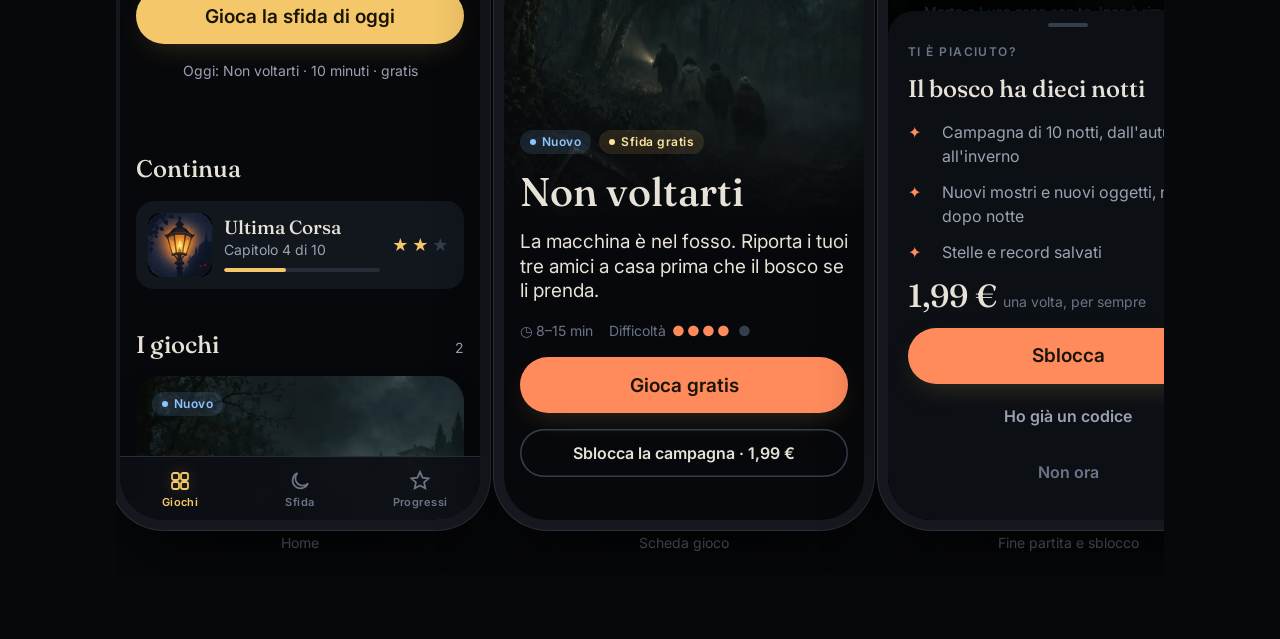
==== commit f6f78a0a: "Rinomina la collezione in Small Hours Co-Authored-By: Claude Opus 5.5 <noreply@anthropic.com> Claude" ====
--- a/design-system/index.html
+++ b/design-system/index.html
@@ -4,7 +4,7 @@
 <meta charset="utf-8">
 <meta name="viewport" content="width=device-width,initial-scale=1,viewport-fit=cover">
 <meta name="theme-color" content="#07080b">
-<title>Nottambuli · Design system</title>
+<title>Small Hours · Design system</title>
 <link rel="preconnect" href="https://fonts.googleapis.com">
 <link rel="preconnect" href="https://fonts.gstatic.com" crossorigin>
 <link href="https://fonts.googleapis.com/css2?family=Fraunces:ital,opsz,wght@0,9..144,400;0,9..144,500;1,9..144,400&family=Inter:wght@400;600&display=swap" rel="stylesheet">
@@ -55,9 +55,9 @@
 <div class="doc">
 
   <header class="hero">
-    <span class="logo"><span class="logo__dot"></span>Nottambuli</span>
+    <span class="logo"><span class="logo__dot"></span>Small Hours</span>
     <h1 class="t-display">Design system</h1>
-    <p class="t-lead">Piccoli giochi per la notte. Il sito è il buio, ogni gioco è una luce accesa.</p>
+    <p class="t-lead">Small games for the small hours. Il sito è il buio, ogni gioco è una luce accesa.</p>
     <nav class="toc">
       <a href="#principi">Principi</a><a href="#colori">Colori</a><a href="#tipografia">Tipografia</a><a href="#spazi">Spazi e forme</a><a href="#componenti">Componenti</a><a href="#schermate">Schermate</a>
     </nav>
@@ -179,15 +179,15 @@
   <h3>Barra in alto e lingua</h3>
   <div class="demo demo--col" style="padding:0;overflow:hidden">
     <div class="topbar" style="position:relative">
-      <span class="logo"><span class="logo__dot"></span>Nottambuli</span>
+      <span class="logo"><span class="logo__dot"></span>Small Hours</span>
       <div class="lang" role="group" aria-label="Lingua"><button aria-pressed="true">IT</button><button aria-pressed="false">EN</button></div>
     </div>
   </div>
 
   <h3>Campo codice e avvisi</h3>
   <div class="demo demo--col">
-    <div class="field"><label for="c1">Codice di sblocco</label><input id="c1" class="input" placeholder="NOTT-XXXX-XXXX"><span class="field__hint">Lo trovi nell'email della ricevuta.</span></div>
-    <div class="field"><label for="c2">Codice di sblocco</label><input id="c2" class="input input--error" value="NOTT-1234"><span class="field__error">Codice non valido. Controlla le lettere e riprova.</span></div>
+    <div class="field"><label for="c1">Codice di sblocco</label><input id="c1" class="input" placeholder="SH-XXXX-XXXX"><span class="field__hint">Lo trovi nell'email della ricevuta.</span></div>
+    <div class="field"><label for="c2">Codice di sblocco</label><input id="c2" class="input input--error" value="SH-1234"><span class="field__error">Codice non valido. Controlla le lettere e riprova.</span></div>
     <div class="toast">✓ Campagna sbloccata. Buona notte.</div>
     <div class="toast toast--danger">Connessione assente. Il gioco funziona, lo sblocco no.</div>
   </div>
@@ -201,7 +201,7 @@
     <!-- HOME -->
     <div class="phone-wrap"><div class="phone"><div class="phone__scroll">
       <div class="topbar">
-        <span class="logo"><span class="logo__dot"></span>Nottambuli</span>
+        <span class="logo"><span class="logo__dot"></span>Small Hours</span>
         <div class="lang"><button aria-pressed="true">IT</button><button aria-pressed="false">EN</button></div>
       </div>
       <main class="page">
--- a/design-system/tokens.css
+++ b/design-system/tokens.css
@@ -1,8 +1,8 @@
-/* Nottambuli · design tokens
+/* Small Hours · design tokens
    Un solo tema: notte. Ogni gioco porta il suo accento (--game-accent). */
 
 :root {
-  --brand-name: "Nottambuli";
+  --brand-name: "Small Hours";
 
   /* ---------- Colori: base notte ---------- */
   --ink-950: #07080b;   /* fondo pagina */
--- a/design-system/components.css
+++ b/design-system/components.css
@@ -1,4 +1,4 @@
-/* Nottambuli · componenti
+/* Small Hours · componenti
    Richiede tokens.css. Classi brevi e piatte, nessun framework. */
 
 /* ---------- Base ---------- */
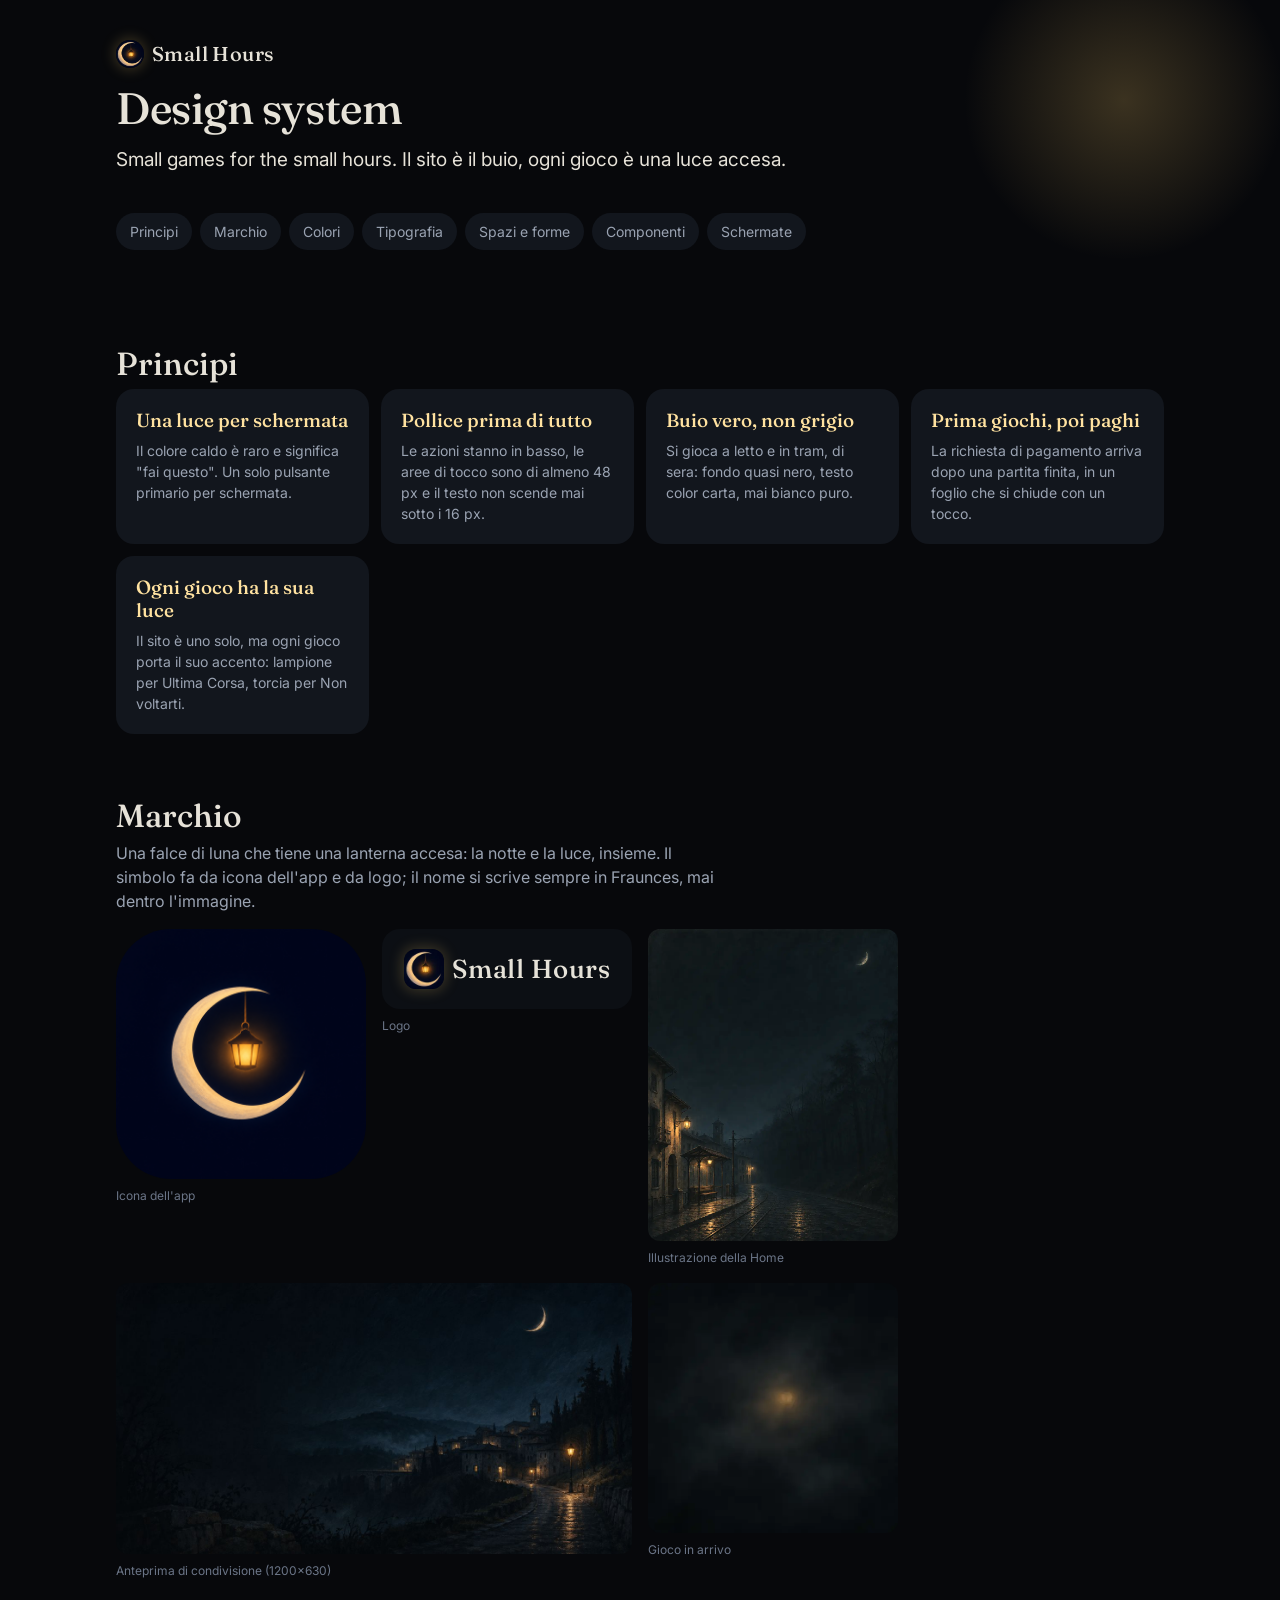
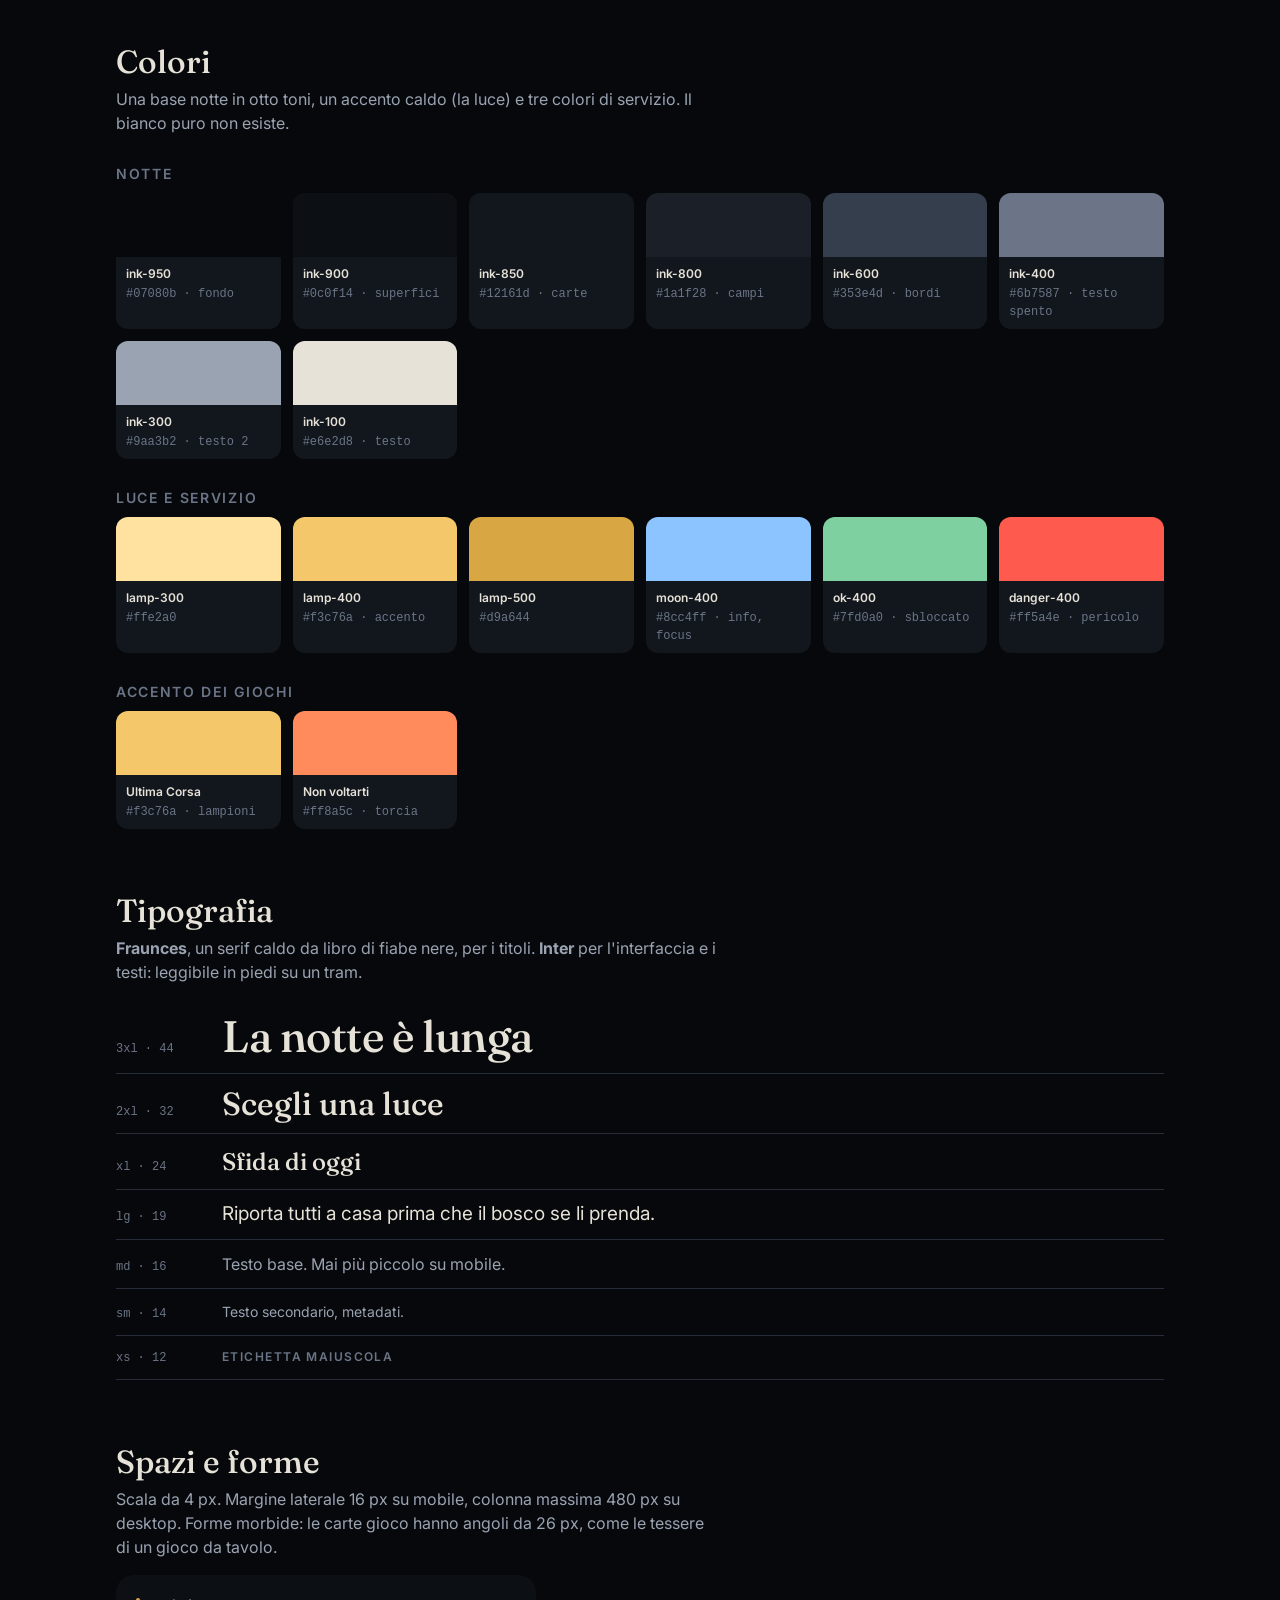
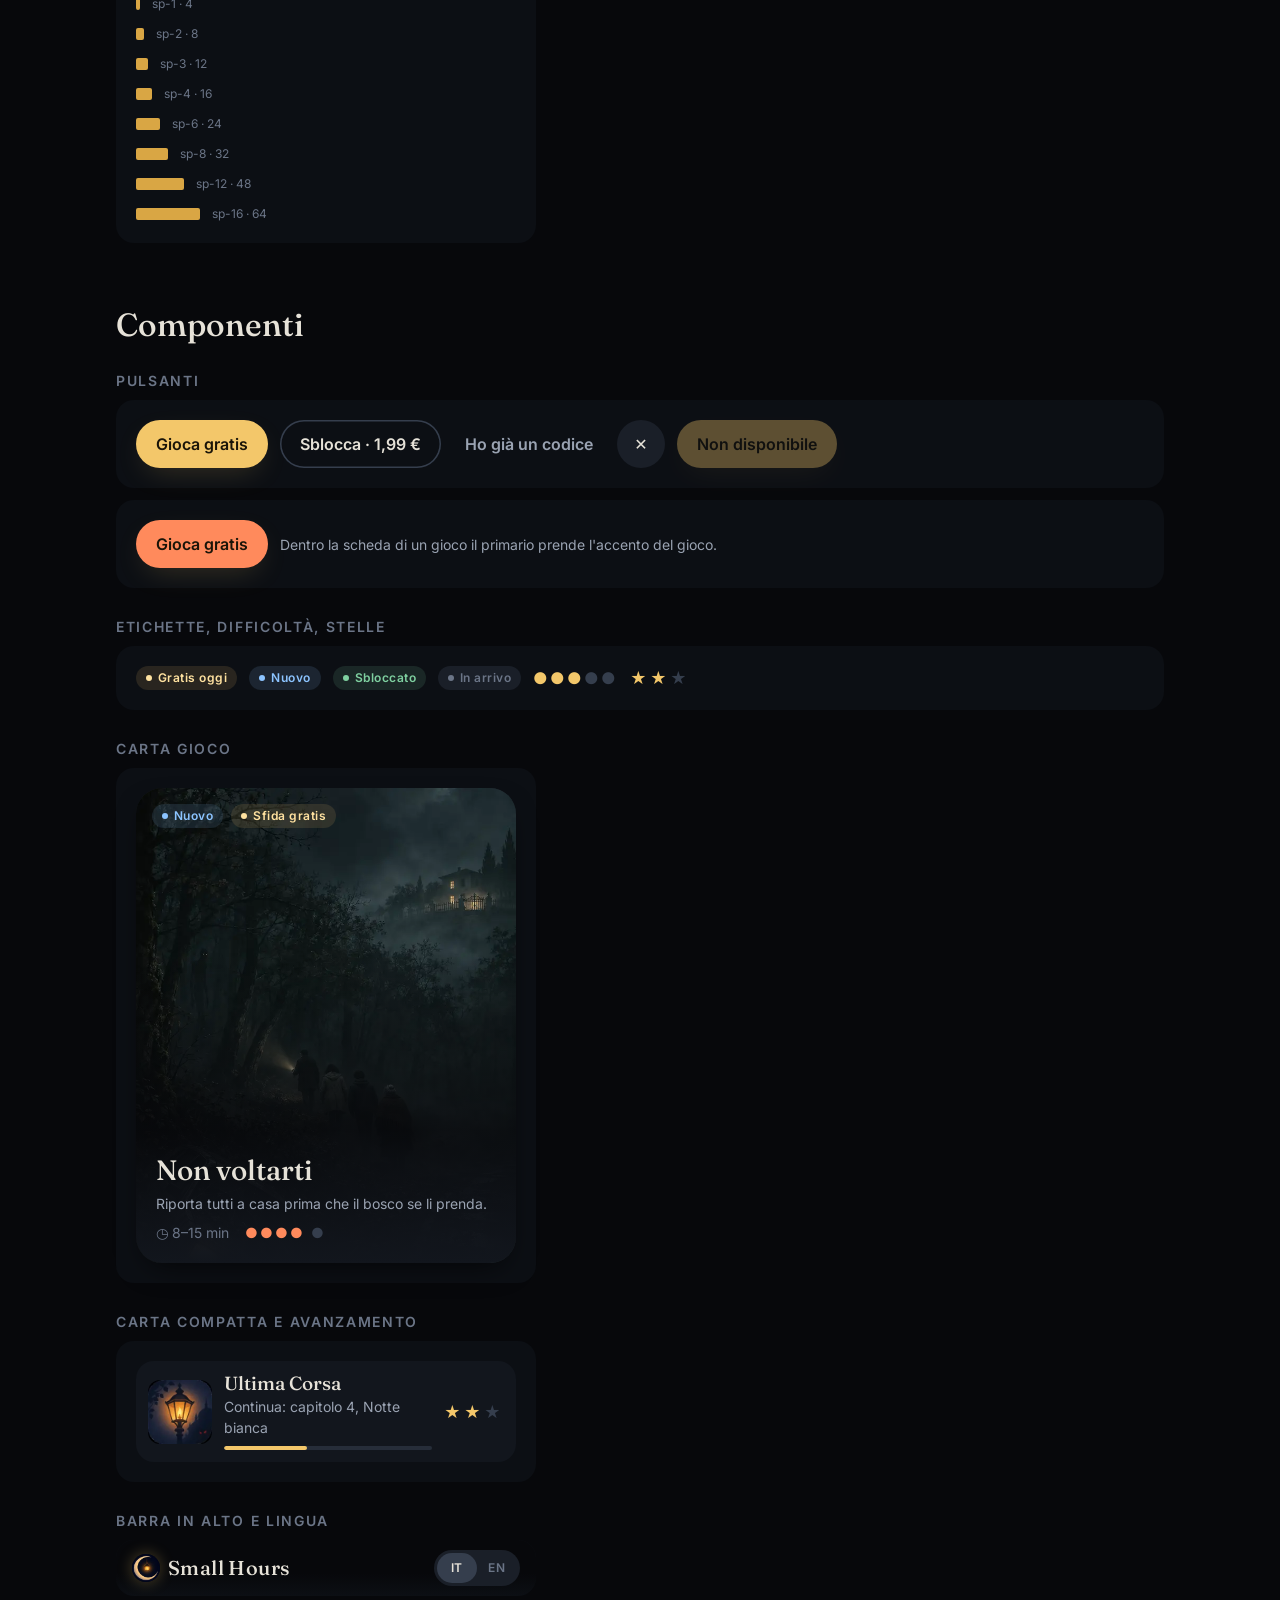
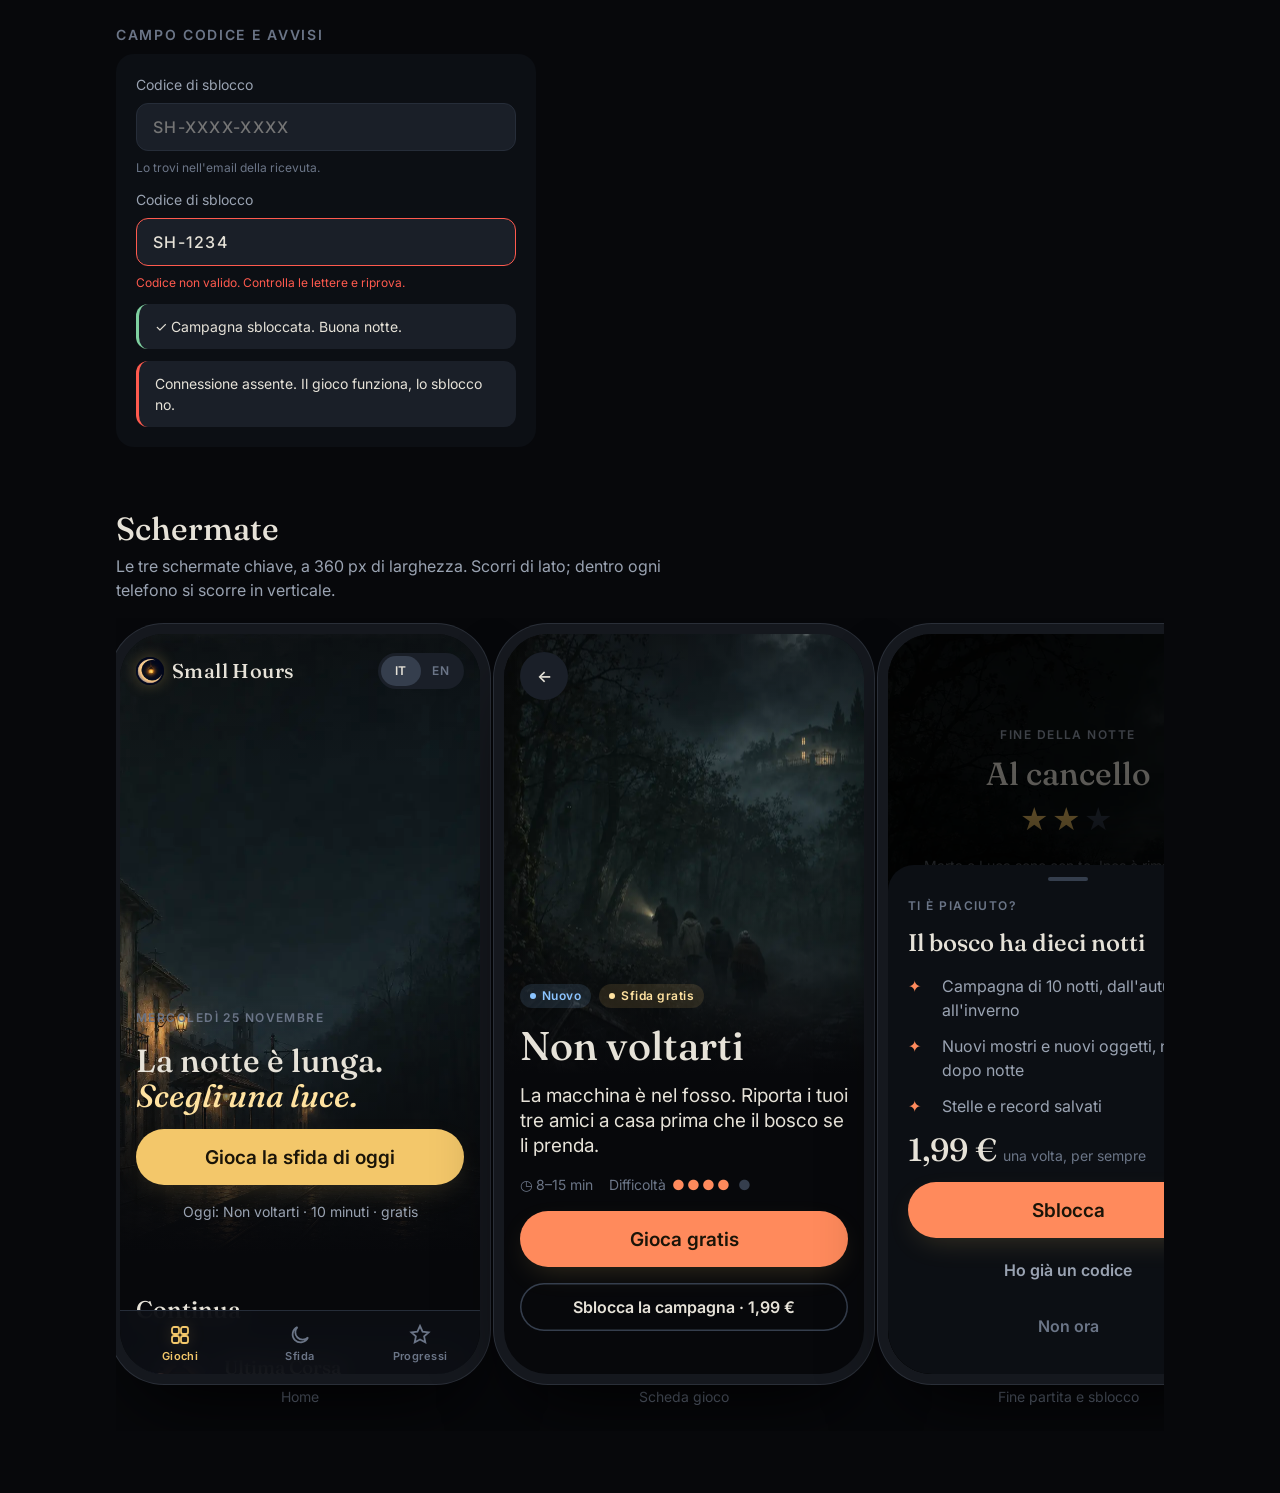
==== commit 455ddae7: "Marchio Small Hours: simbolo, icone, illustrazione Home, anteprima social Co-Authored-By: Claude Opu" ====
--- a/design-system/index.html
+++ b/design-system/index.html
@@ -8,6 +8,11 @@
 <link rel="preconnect" href="https://fonts.googleapis.com">
 <link rel="preconnect" href="https://fonts.gstatic.com" crossorigin>
 <link href="https://fonts.googleapis.com/css2?family=Fraunces:ital,opsz,wght@0,9..144,400;0,9..144,500;1,9..144,400&family=Inter:wght@400;600&display=swap" rel="stylesheet">
+<link rel="icon" type="image/png" href="../assets/brand/favicon-32.png">
+<link rel="apple-touch-icon" href="../assets/brand/apple-touch-icon.png">
+<meta property="og:title" content="Small Hours">
+<meta property="og:description" content="Small games for the small hours.">
+<meta property="og:image" content="../assets/brand/og-1200x630.jpg">
 <link rel="stylesheet" href="tokens.css">
 <link rel="stylesheet" href="components.css">
 <style>
@@ -35,6 +40,12 @@
   .principle h4 { font: 500 var(--fs-lg)/1.2 var(--font-display); margin: 0 0 var(--sp-2); color: var(--lamp-300); }
   .principle p { margin: 0; color: var(--text-2); font-size: var(--fs-sm); }
 
+  .brandgrid { display: grid; gap: var(--sp-4); grid-template-columns: repeat(auto-fill, minmax(200px, 1fr)); }
+  .brandgrid figure { margin: 0; display: grid; gap: var(--sp-2); align-content: start; }
+  .brandgrid figure.wide { grid-column: span 2; }
+  .brandgrid img { width: 100%; border-radius: var(--r-md); }
+  .brandgrid figcaption { font-size: var(--fs-xs); color: var(--text-3); }
+  @media (max-width: 480px) { .brandgrid figure.wide { grid-column: auto; } }
   /* Telefoni */
   .phones { display: flex; gap: var(--sp-6); overflow-x: auto; padding: var(--sp-4) var(--sp-1) var(--sp-6); scroll-snap-type: x mandatory; }
   .phone-wrap { flex: 0 0 auto; scroll-snap-align: center; display: grid; gap: var(--sp-3); justify-items: center; }
@@ -55,11 +66,11 @@
 <div class="doc">
 
   <header class="hero">
-    <span class="logo"><span class="logo__dot"></span>Small Hours</span>
+    <span class="logo"><img class="logo__mark" src="../assets/brand/mark-96.webp" alt="">Small Hours</span>
     <h1 class="t-display">Design system</h1>
     <p class="t-lead">Small games for the small hours. Il sito è il buio, ogni gioco è una luce accesa.</p>
     <nav class="toc">
-      <a href="#principi">Principi</a><a href="#colori">Colori</a><a href="#tipografia">Tipografia</a><a href="#spazi">Spazi e forme</a><a href="#componenti">Componenti</a><a href="#schermate">Schermate</a>
+      <a href="#principi">Principi</a><a href="#marchio">Marchio</a><a href="#colori">Colori</a><a href="#tipografia">Tipografia</a><a href="#spazi">Spazi e forme</a><a href="#componenti">Componenti</a><a href="#schermate">Schermate</a>
     </nav>
   </header>
 
@@ -71,6 +82,17 @@
     <div class="principle"><h4>Buio vero, non grigio</h4><p>Si gioca a letto e in tram, di sera: fondo quasi nero, testo color carta, mai bianco puro.</p></div>
     <div class="principle"><h4>Prima giochi, poi paghi</h4><p>La richiesta di pagamento arriva dopo una partita finita, in un foglio che si chiude con un tocco.</p></div>
     <div class="principle"><h4>Ogni gioco ha la sua luce</h4><p>Il sito è uno solo, ma ogni gioco porta il suo accento: lampione per Ultima Corsa, torcia per Non voltarti.</p></div>
+  </div>
+
+  <!-- MARCHIO -->
+  <h2 id="marchio">Marchio</h2>
+  <p class="note">Una falce di luna che tiene una lanterna accesa: la notte e la luce, insieme. Il simbolo fa da icona dell'app e da logo; il nome si scrive sempre in Fraunces, mai dentro l'immagine.</p>
+  <div class="brandgrid">
+    <figure><img src="../assets/brand/icon-512.png" alt="Simbolo Small Hours" style="border-radius:22%"><figcaption>Icona dell'app</figcaption></figure>
+    <figure><div class="demo" style="justify-content:center;min-height:100%"><span class="logo" style="font-size:26px"><img class="logo__mark" src="../assets/brand/mark-96.webp" alt="" style="width:40px;height:40px">Small Hours</span></div><figcaption>Logo</figcaption></figure>
+    <figure><img src="../assets/brand/hero.webp" alt=""><figcaption>Illustrazione della Home</figcaption></figure>
+    <figure class="wide"><img src="../assets/brand/og-1200x630.jpg" alt=""><figcaption>Anteprima di condivisione (1200×630)</figcaption></figure>
+    <figure><img src="../assets/brand/soon.webp" alt=""><figcaption>Gioco in arrivo</figcaption></figure>
   </div>
 
   <!-- COLORI -->
@@ -179,7 +201,7 @@
   <h3>Barra in alto e lingua</h3>
   <div class="demo demo--col" style="padding:0;overflow:hidden">
     <div class="topbar" style="position:relative">
-      <span class="logo"><span class="logo__dot"></span>Small Hours</span>
+      <span class="logo"><img class="logo__mark" src="../assets/brand/mark-96.webp" alt="">Small Hours</span>
       <div class="lang" role="group" aria-label="Lingua"><button aria-pressed="true">IT</button><button aria-pressed="false">EN</button></div>
     </div>
   </div>
@@ -200,12 +222,12 @@
 
     <!-- HOME -->
     <div class="phone-wrap"><div class="phone"><div class="phone__scroll">
-      <div class="topbar">
-        <span class="logo"><span class="logo__dot"></span>Small Hours</span>
+      <div class="topbar" style="position:absolute;left:0;right:0;background:none">
+        <span class="logo"><img class="logo__mark" src="../assets/brand/mark-96.webp" alt="">Small Hours</span>
         <div class="lang"><button aria-pressed="true">IT</button><button aria-pressed="false">EN</button></div>
       </div>
       <main class="page">
-        <section class="hero" style="padding-top:var(--sp-6)">
+        <section class="hero hero--art">
           <span class="t-caps">Mercoledì 25 novembre</span>
           <h1 class="t-title">La notte è lunga.<br><span class="t-italic" style="color:var(--lamp-300)">Scegli una luce.</span></h1>
           <a class="btn btn--primary btn--lg btn--block" href="#">Gioca la sfida di oggi</a>
--- a/design-system/components.css
+++ b/design-system/components.css
@@ -98,7 +98,8 @@
 .game-card__title { font: 500 28px/1.05 var(--font-display); margin: 0; }
 .game-card__hook { color: var(--text-2); font-size: var(--fs-sm); margin: 0; }
 .game-card:active { transform: scale(.99); }
-.game-card--soon { filter: grayscale(.9) brightness(.7); }
+.game-card--soon { background: var(--card) url("../assets/brand/soon.webp") center / cover; }
+.game-card--soon .t-h2 { color: var(--text-2); }
 .game-card__glow { position: absolute; inset: auto -20% -40% -20%; height: 60%; z-index: 0; background: radial-gradient(closest-side, var(--game-accent), transparent); opacity: .18; }
 
 /* Carta compatta (liste, "continua") */
@@ -123,6 +124,7 @@
 }
 .logo { font: 500 20px/1 var(--font-display); letter-spacing: .02em; display: inline-flex; align-items: center; gap: 8px; text-decoration: none; }
 .logo__dot { width: 10px; height: 10px; border-radius: 50%; background: var(--lamp-400); box-shadow: 0 0 12px 3px var(--lamp-glow); }
+.logo__mark { width: 28px; height: 28px; border-radius: 50%; box-shadow: 0 0 14px 2px var(--lamp-glow); }
 
 /* Selettore lingua */
 .lang { display: inline-flex; padding: 3px; border-radius: var(--r-pill); background: var(--card-raised); }
@@ -195,3 +197,14 @@
   content: ""; position: absolute; z-index: -1; width: 320px; height: 320px; top: -60px; right: -120px;
   background: radial-gradient(closest-side, var(--lamp-glow), transparent);
 }
+
+/* Copertina con illustrazione (Home) */
+.hero--art {
+  margin: 0 calc(var(--gutter) * -1);
+  padding: 0 var(--gutter) var(--sp-8);
+  min-height: 620px; align-content: end;
+  background:
+    linear-gradient(180deg, rgba(7,8,11,.45) 0%, rgba(7,8,11,0) 22%, rgba(7,8,11,0) 58%, rgba(7,8,11,.7) 82%, var(--bg) 100%),
+    url("../assets/brand/hero.webp") 12% 85% / cover no-repeat;
+}
+.hero--art::before { display: none; }
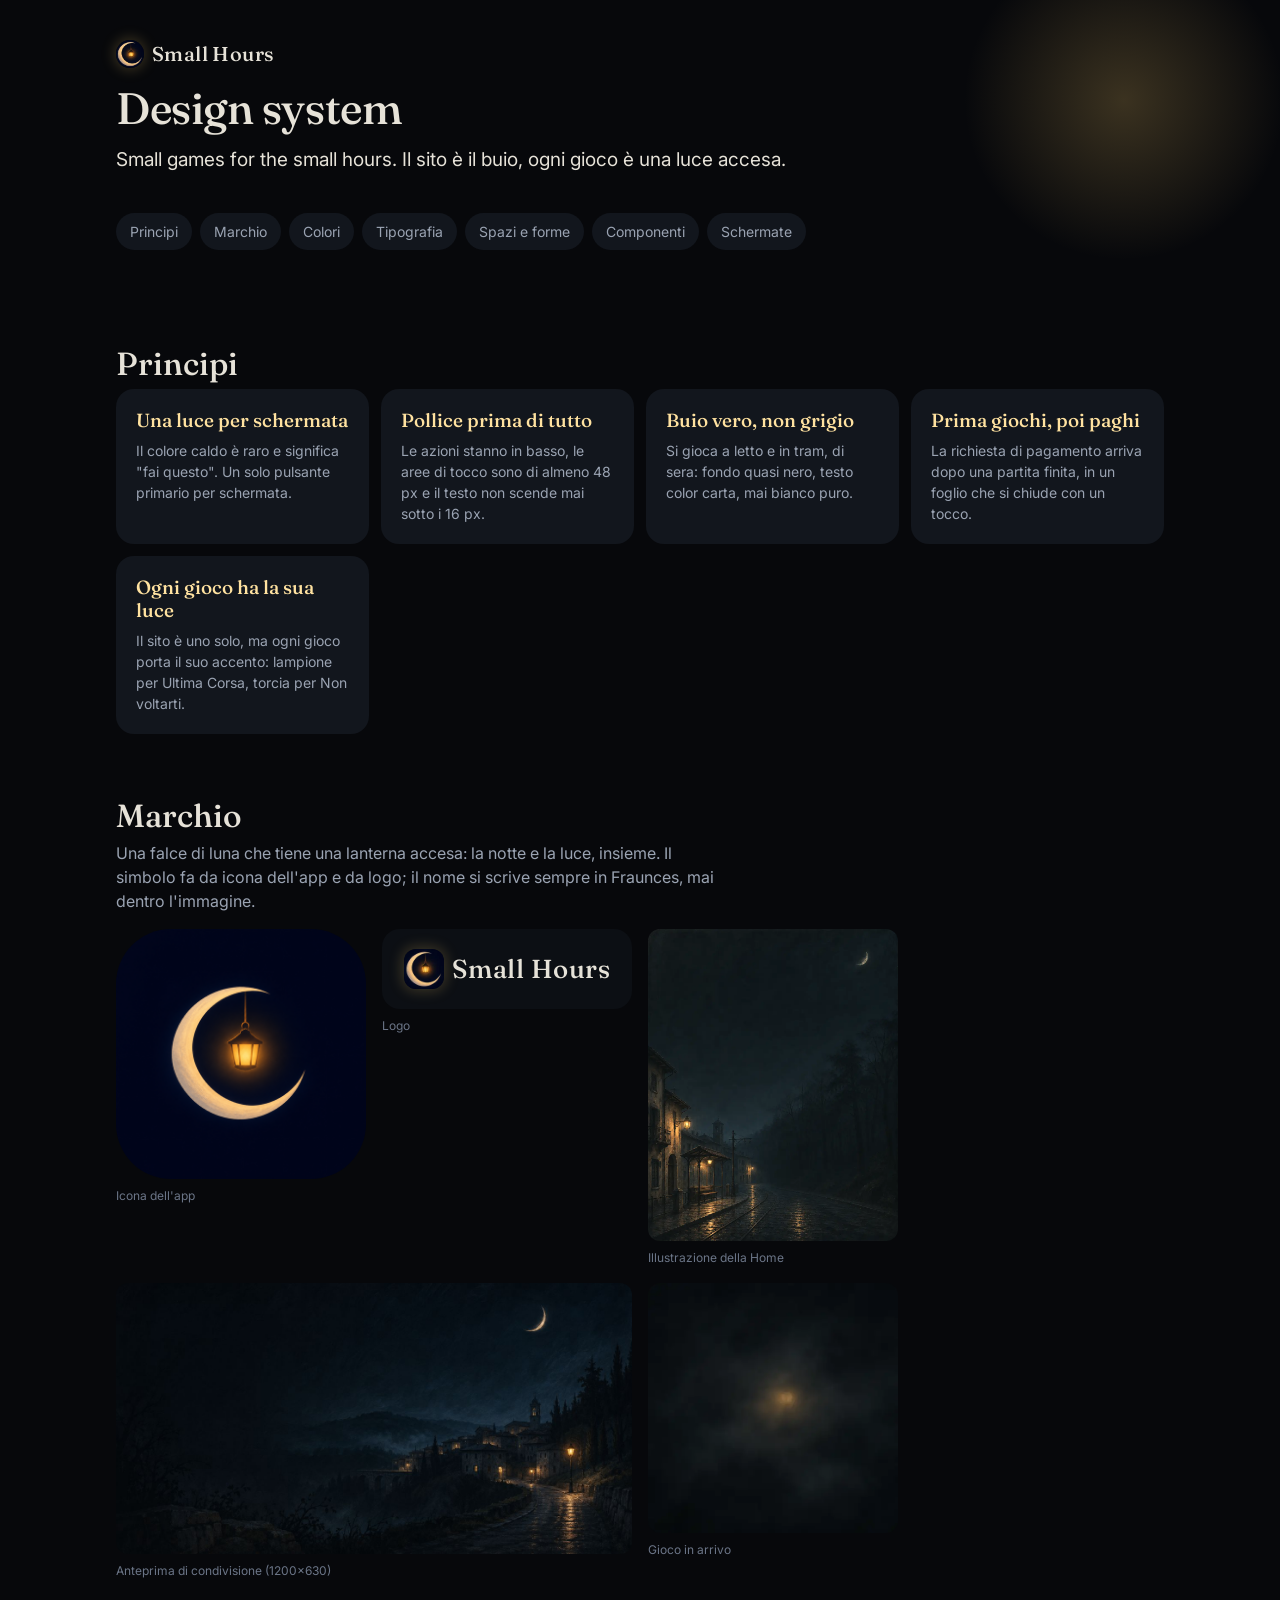
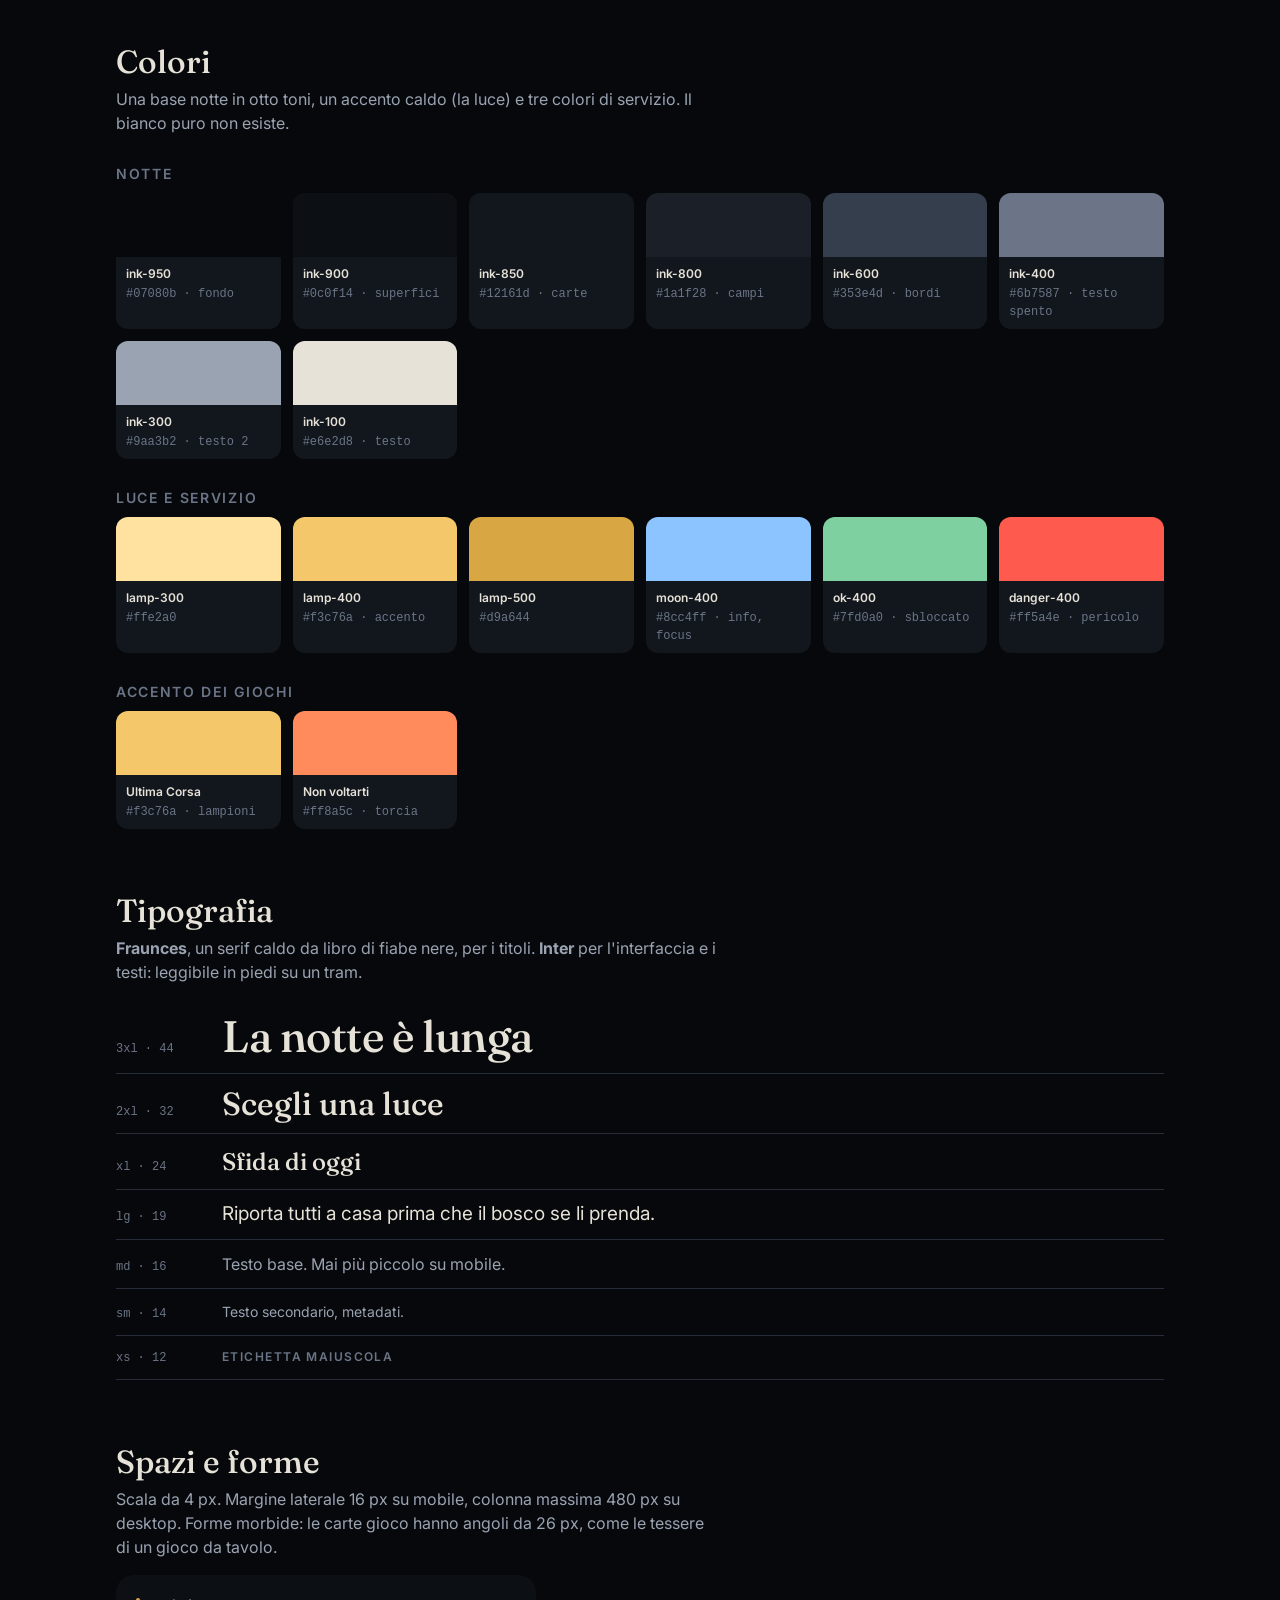
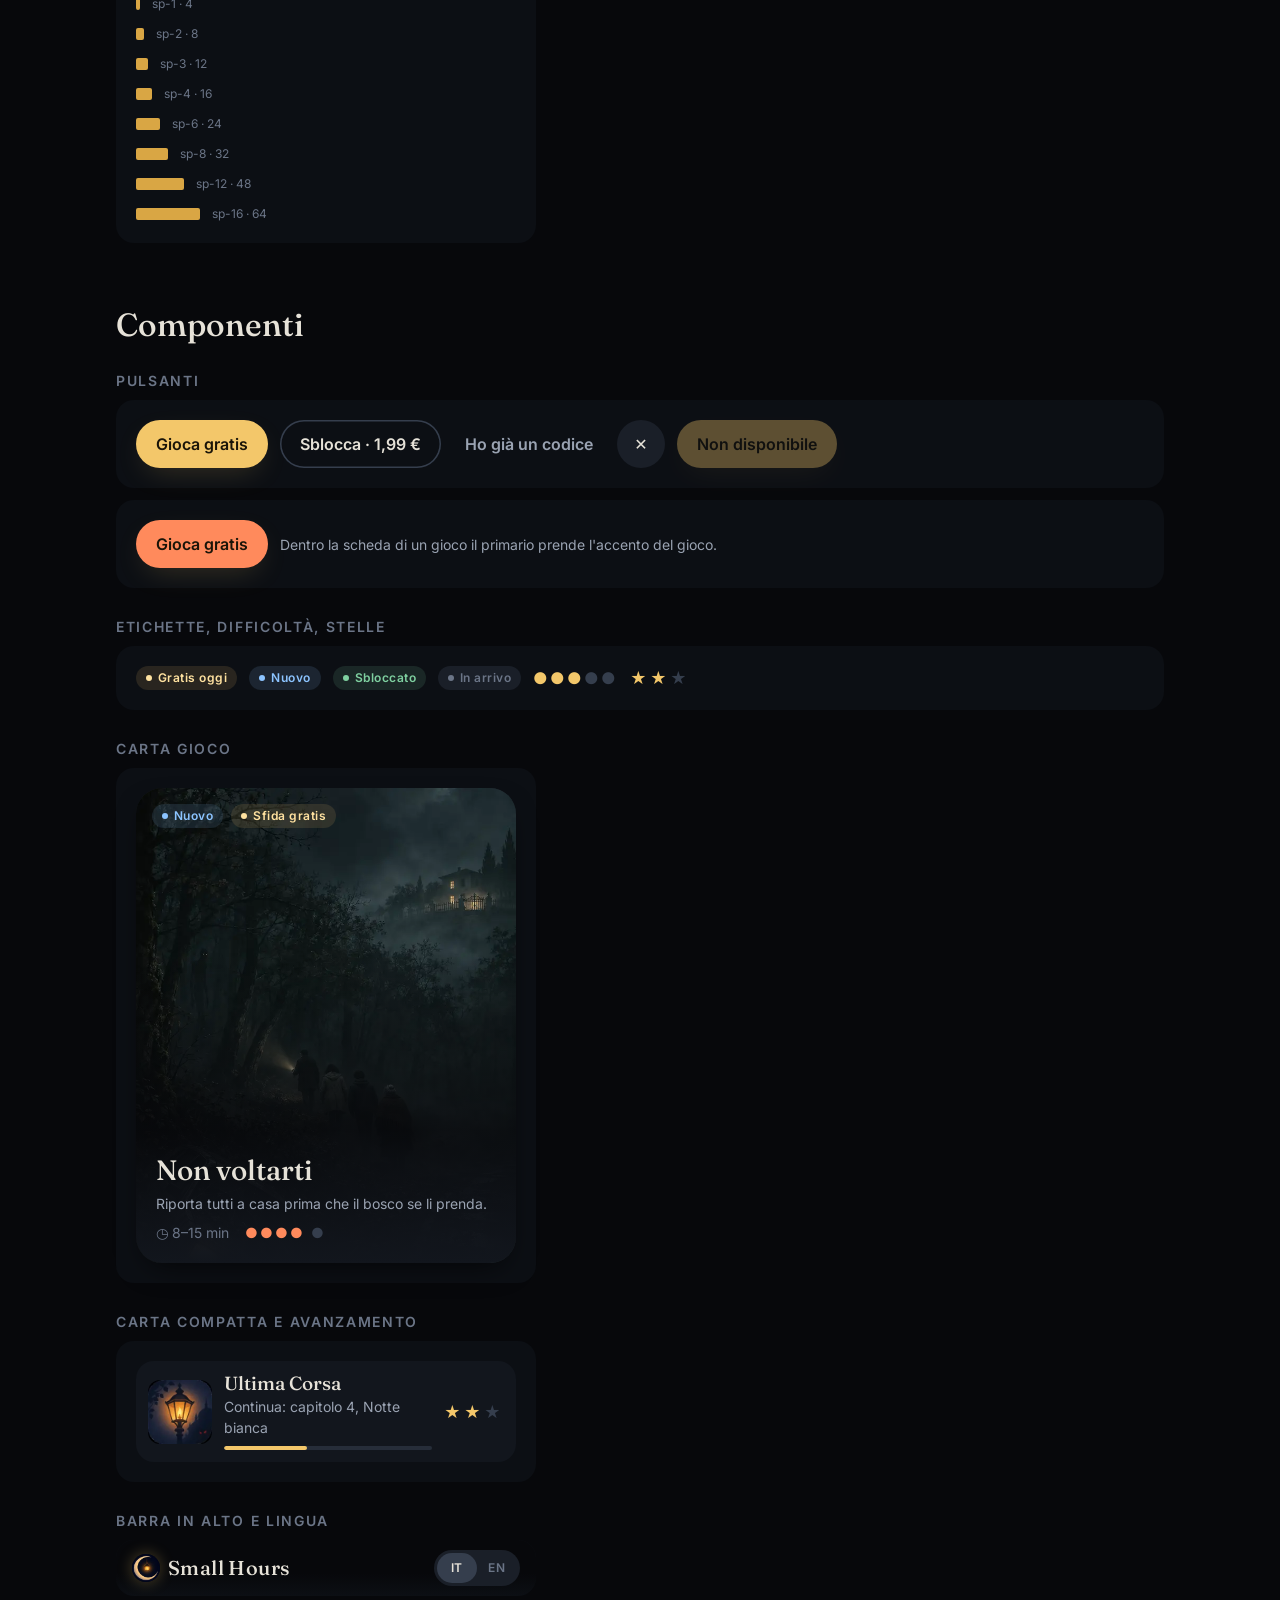
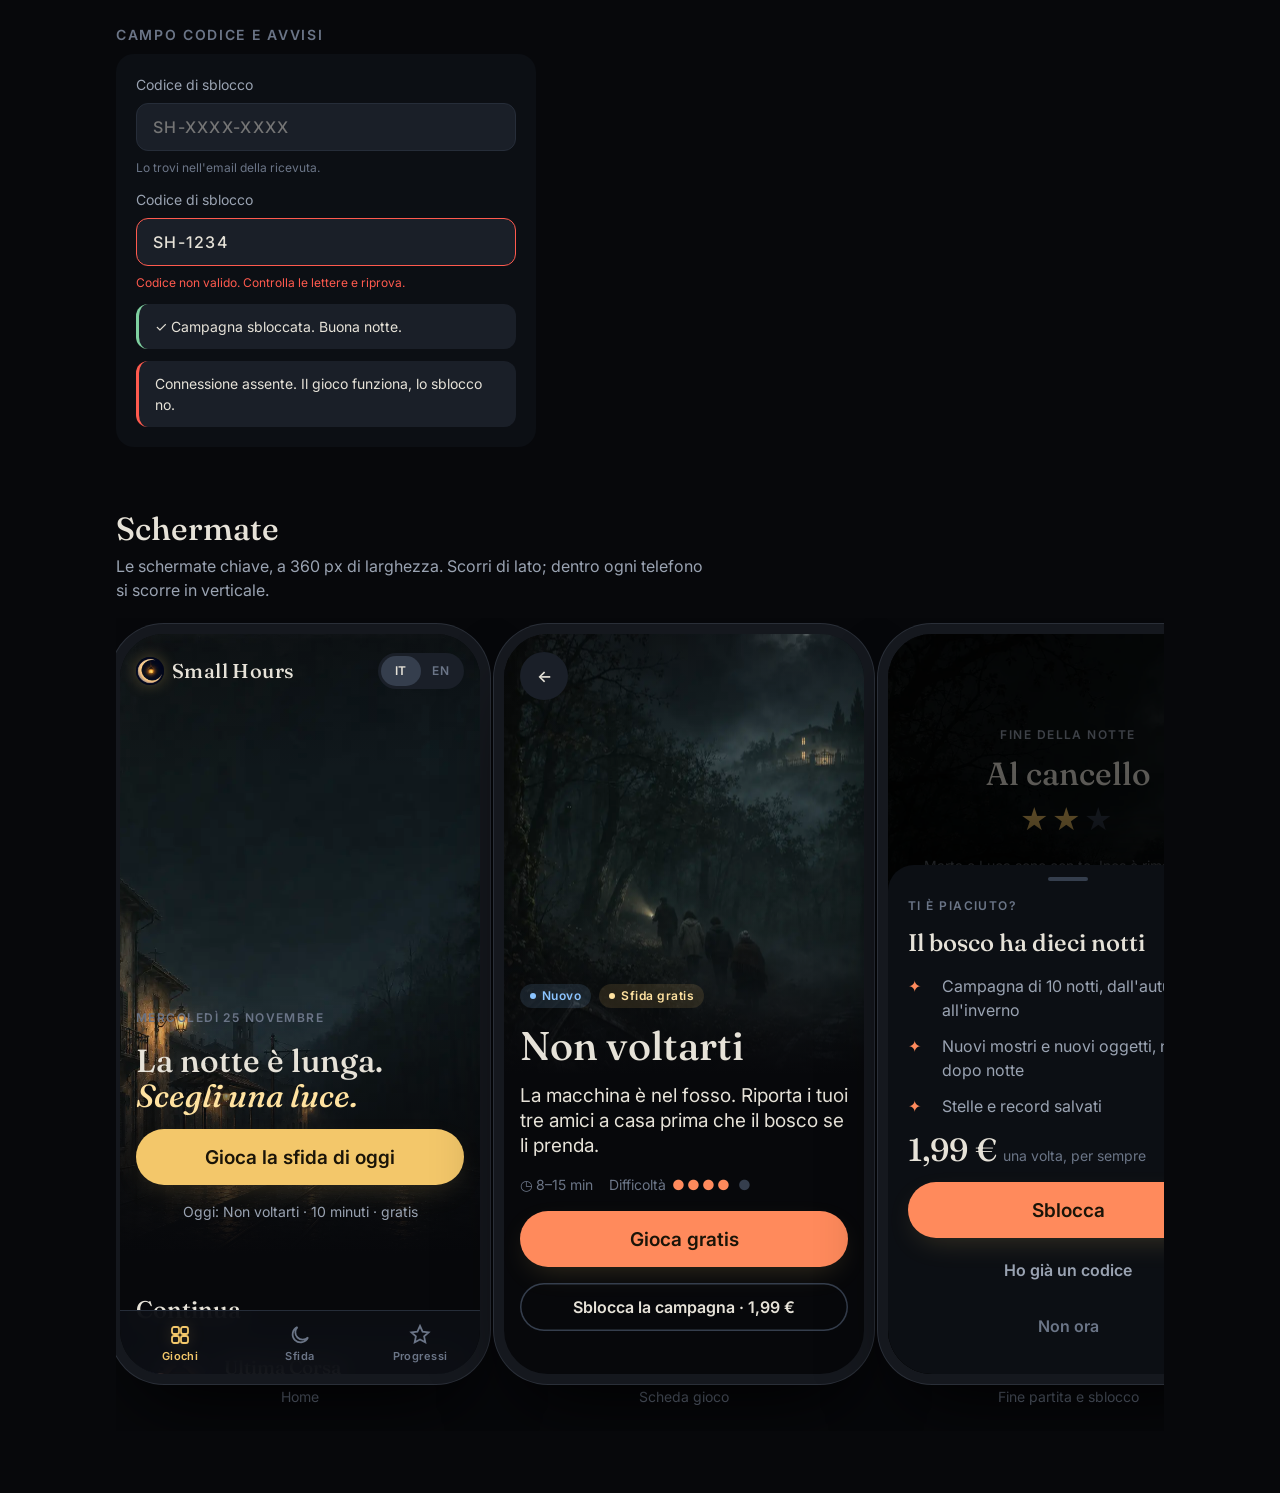
==== commit c3def10a: "Progettazione completa v1.0 e nuove schermate (Sfida, Progressi, Gioco) Co-Authored-By: Claude Opus " ====
--- a/design-system/index.html
+++ b/design-system/index.html
@@ -216,7 +216,7 @@
 
   <!-- SCHERMATE -->
   <h2 id="schermate">Schermate</h2>
-  <p class="note">Le tre schermate chiave, a 360 px di larghezza. Scorri di lato; dentro ogni telefono si scorre in verticale.</p>
+  <p class="note">Le schermate chiave, a 360 px di larghezza. Scorri di lato; dentro ogni telefono si scorre in verticale.</p>
 
   <div class="phones">
 
@@ -335,6 +335,109 @@
       </div>
     </div><span>Fine partita e sblocco</span></div>
 
+    <!-- SFIDA -->
+    <div class="phone-wrap"><div class="phone"><div class="phone__scroll">
+      <div class="topbar">
+        <span class="logo"><img class="logo__mark" src="../assets/brand/mark-96.webp" alt="">Small Hours</span>
+        <div class="lang"><button aria-pressed="true">IT</button><button aria-pressed="false">EN</button></div>
+      </div>
+      <main class="page">
+        <div class="stack" style="margin-top:var(--sp-4)">
+          <span class="t-caps">Sfida n° 128 · mercoledì 25 novembre</span>
+          <h1 class="t-title">Le sfide di stanotte</h1>
+          <p class="t-small">Uguali per tutti. Nuove sfide tra <b style="color:var(--text)">4 h 12 min</b>.</p>
+        </div>
+        <section class="section">
+          <a class="row-card" data-game="non-voltarti" href="#">
+            <img src="../assets/games/non-voltarti/icon.webp" alt="">
+            <div><p class="row-card__title">Non voltarti</p><div class="t-small">10 minuti</div></div>
+            <span class="btn btn--primary">Gioca</span>
+          </a>
+          <a class="row-card" data-game="ultima-corsa" href="#">
+            <img src="../assets/games/ultima-corsa/icon.webp" alt="">
+            <div><p class="row-card__title">Ultima Corsa</p><div class="t-small">412 punti</div></div>
+            <span class="stars">★★<span class="off">★</span></span>
+          </a>
+        </section>
+        <section class="section">
+          <div class="section__head"><h2 class="t-h2">3 notti di fila</h2></div>
+          <div class="streak"><i class="on">L</i><i class="on">M</i><i class="today">M</i><i>G</i><i>V</i><i>S</i><i>D</i></div>
+          <p class="t-small">Gioca almeno una sfida a notte per non spezzare la serie.</p>
+        </section>
+        <section class="section">
+          <h2 class="t-h2">Il tuo risultato</h2>
+<div class="share">Small Hours · Ultima Corsa #128
+★★☆  412 punti · 2 persi
+smallhours.games/d/128</div>
+          <button class="btn btn--secondary btn--block">Copia e condividi</button>
+        </section>
+      </main>
+      <nav class="tabbar">
+        <a href="#"><svg viewBox="0 0 24 24" fill="none" stroke="currentColor" stroke-width="1.8"><rect x="4" y="4" width="7" height="7" rx="2"/><rect x="13" y="4" width="7" height="7" rx="2"/><rect x="4" y="13" width="7" height="7" rx="2"/><rect x="13" y="13" width="7" height="7" rx="2"/></svg>Giochi</a>
+        <a href="#" aria-current="page"><svg viewBox="0 0 24 24" fill="none" stroke="currentColor" stroke-width="1.8"><path d="M20 14.5A8 8 0 1 1 9.5 4a6.5 6.5 0 0 0 10.5 10.5z"/></svg>Sfida</a>
+        <a href="#"><svg viewBox="0 0 24 24" fill="none" stroke="currentColor" stroke-width="1.8"><path d="M12 3l2.6 5.6 6 .7-4.5 4.1 1.2 6L12 16.5 6.7 19.4l1.2-6L3.4 9.3l6-.7z"/></svg>Progressi</a>
+      </nav>
+    </div></div><span>Sfida del giorno</span></div>
+
+    <!-- PROGRESSI -->
+    <div class="phone-wrap"><div class="phone"><div class="phone__scroll">
+      <div class="topbar">
+        <span class="logo"><img class="logo__mark" src="../assets/brand/mark-96.webp" alt="">Small Hours</span>
+        <div class="lang"><button aria-pressed="true">IT</button><button aria-pressed="false">EN</button></div>
+      </div>
+      <main class="page">
+        <div class="stack" style="margin-top:var(--sp-4)">
+          <h1 class="t-title">Le tue notti</h1>
+          <div style="display:flex;gap:var(--sp-8)">
+            <div class="stat"><b>3</b><span>notti di fila</span></div>
+            <div class="stat"><b>17</b><span>stelle</span></div>
+            <div class="stat"><b>9</b><span>amici a casa</span></div>
+          </div>
+        </div>
+        <section class="section">
+          <h2 class="t-h2">I tuoi giochi</h2>
+          <div class="row-card" data-game="ultima-corsa">
+            <img src="../assets/games/ultima-corsa/icon.webp" alt="">
+            <div><p class="row-card__title">Ultima Corsa</p><div class="t-small">Capitolo 4 di 10 · <span class="badge badge--unlocked" style="height:20px">Sbloccato</span></div><div class="progress" style="margin-top:8px"><i style="width:40%"></i></div></div>
+            <span class="stars">11★</span>
+          </div>
+          <div class="row-card" data-game="non-voltarti">
+            <img src="../assets/games/non-voltarti/icon.webp" alt="">
+            <div><p class="row-card__title">Non voltarti</p><div class="t-small">Solo sfide · miglior notte 2/3</div></div>
+            <span class="stars">6★</span>
+          </div>
+        </section>
+        <section class="section">
+          <h2 class="t-h2">Ripristina acquisti</h2>
+          <div class="field"><label for="r1">Codice ricevuto per email</label><input id="r1" class="input" placeholder="SH-XXXX-XXXX"></div>
+          <button class="btn btn--secondary btn--block">Ripristina</button>
+          <p class="t-small">I tuoi progressi sono salvati su questo telefono. <a href="#" style="color:var(--text)">Esporta</a> · <a href="#" style="color:var(--text)">Importa</a></p>
+        </section>
+      </main>
+      <nav class="tabbar">
+        <a href="#"><svg viewBox="0 0 24 24" fill="none" stroke="currentColor" stroke-width="1.8"><rect x="4" y="4" width="7" height="7" rx="2"/><rect x="13" y="4" width="7" height="7" rx="2"/><rect x="4" y="13" width="7" height="7" rx="2"/><rect x="13" y="13" width="7" height="7" rx="2"/></svg>Giochi</a>
+        <a href="#"><svg viewBox="0 0 24 24" fill="none" stroke="currentColor" stroke-width="1.8"><path d="M20 14.5A8 8 0 1 1 9.5 4a6.5 6.5 0 0 0 10.5 10.5z"/></svg>Sfida</a>
+        <a href="#" aria-current="page"><svg viewBox="0 0 24 24" fill="none" stroke="currentColor" stroke-width="1.8"><path d="M12 3l2.6 5.6 6 .7-4.5 4.1 1.2 6L12 16.5 6.7 19.4l1.2-6L3.4 9.3l6-.7z"/></svg>Progressi</a>
+      </nav>
+    </div></div><span>Progressi</span></div>
+
+    <!-- GIOCO -->
+    <div class="phone-wrap"><div class="phone" data-game="non-voltarti"><div class="phone__scroll">
+      <img src="../assets/games/non-voltarti/game.webp" alt="" style="width:100%;height:100%;object-fit:cover;object-position:top">
+      <button class="btn btn--icon" style="position:absolute;top:14px;left:14px;background:rgba(12,15,20,.7)" aria-label="Esci">✕</button>
+    </div>
+      <div class="sheet-backdrop"></div>
+      <div class="sheet" role="dialog" aria-label="Uscire dal gioco">
+        <div class="sheet__grip"></div>
+        <h2 class="t-h2">Uscire?</h2>
+        <p class="t-body" style="margin:var(--sp-2) 0 var(--sp-5)">La partita è salvata, la ritrovi in Continua.</p>
+        <div class="stack" style="gap:var(--sp-2)">
+          <button class="btn btn--primary btn--lg btn--block">Resta</button>
+          <button class="btn btn--secondary btn--block">Esci</button>
+        </div>
+      </div>
+    </div><span>Gioco a tutto schermo, uscita</span></div>
+
   </div>
 </div>
 </body>
--- a/design-system/components.css
+++ b/design-system/components.css
@@ -208,3 +208,20 @@
     url("../assets/brand/hero.webp") 12% 85% / cover no-repeat;
 }
 .hero--art::before { display: none; }
+
+/* Serie di notti */
+.streak { display: flex; gap: 8px; }
+.streak i { width: 28px; height: 28px; border-radius: 50%; display: grid; place-items: center; font: 600 11px var(--font-ui); font-style: normal; color: var(--text-3); background: var(--card-raised); }
+.streak i.on { background: var(--lamp-400); color: var(--accent-ink); box-shadow: 0 0 12px var(--lamp-glow); }
+.streak i.today { box-shadow: inset 0 0 0 2px var(--lamp-400); color: var(--text); background: transparent; }
+
+/* Statistica grande */
+.stat { display: grid; gap: 2px; }
+.stat b { font: 500 var(--fs-2xl)/1 var(--font-display); }
+.stat span { font-size: var(--fs-xs); color: var(--text-3); letter-spacing: .04em; }
+
+/* Riga con pulsante a destra */
+.row-card .btn { min-height: 40px; padding: 0 var(--sp-4); font-size: var(--fs-sm); }
+
+/* Testo condivisibile */
+.share { font: 500 var(--fs-sm)/1.5 ui-monospace, "SF Mono", Menlo, monospace; background: var(--card-raised); border-radius: var(--r-md); padding: var(--sp-4); white-space: pre; color: var(--text); }
